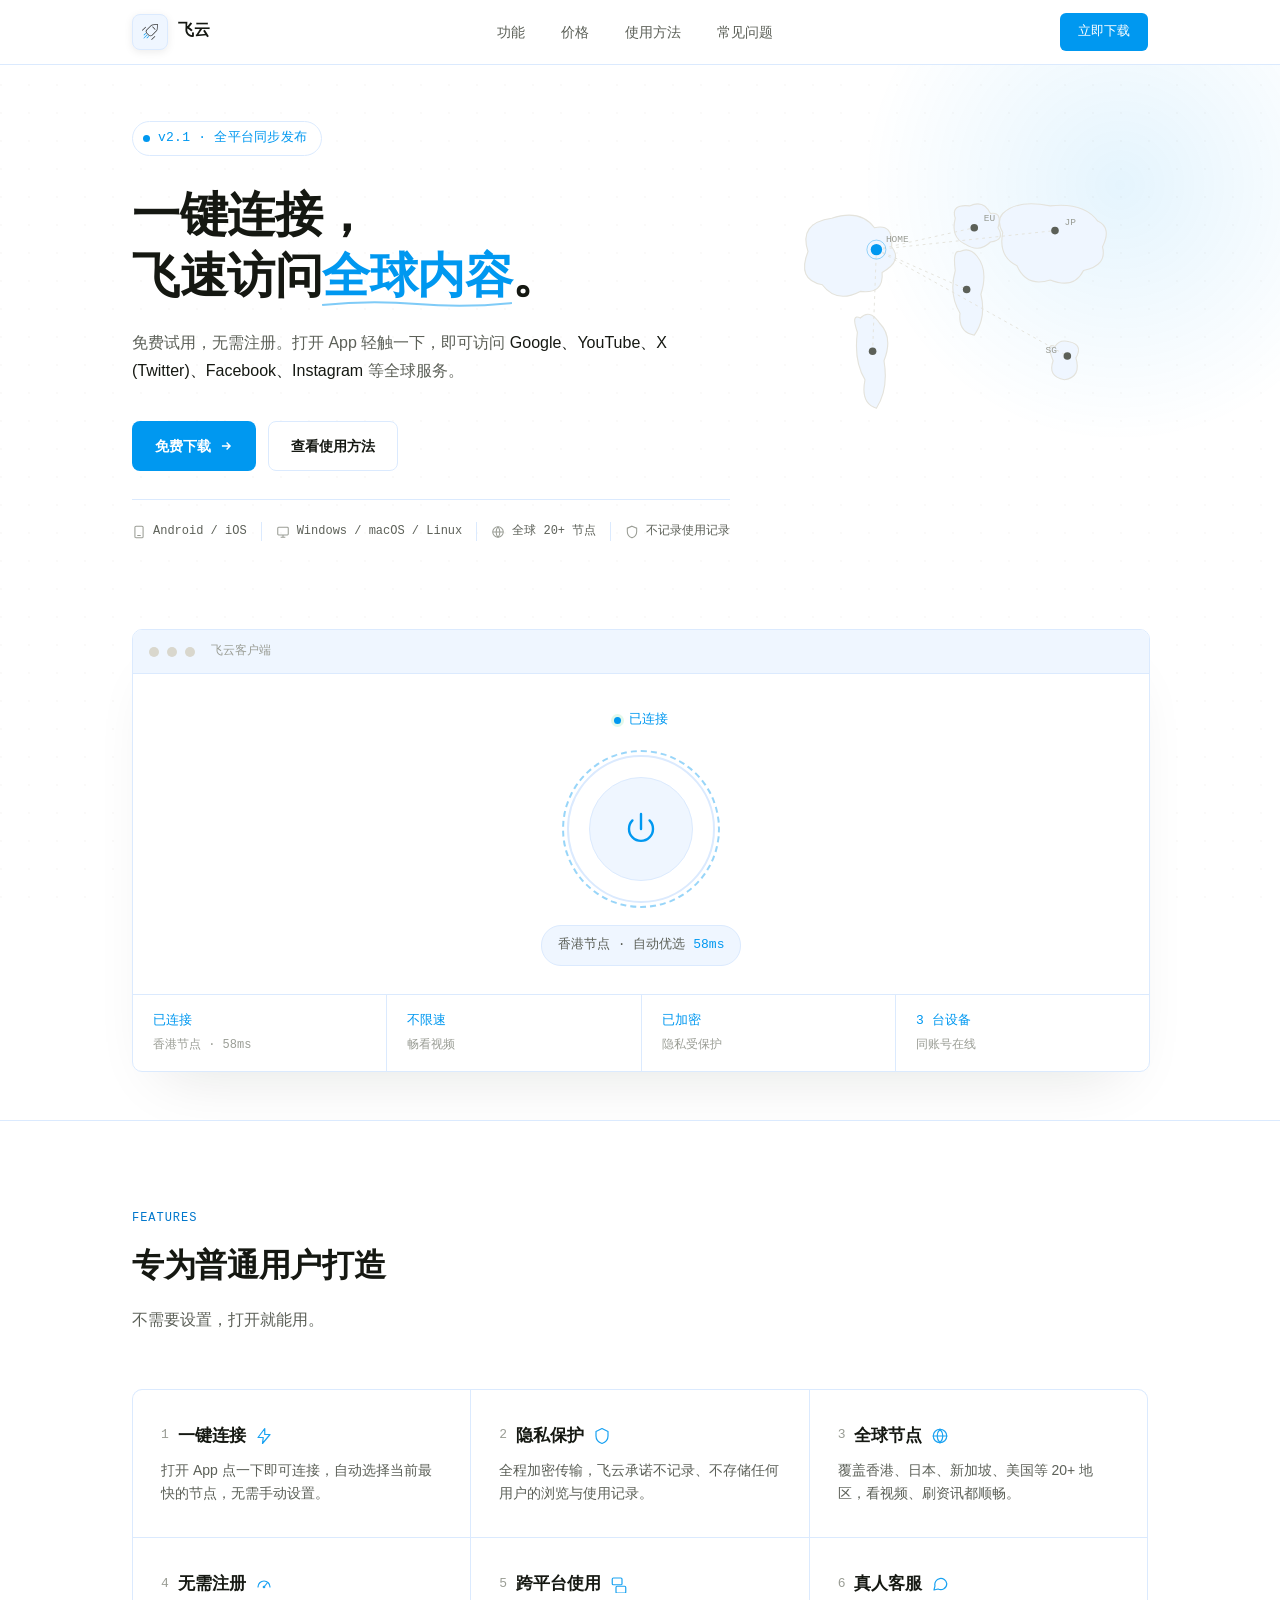
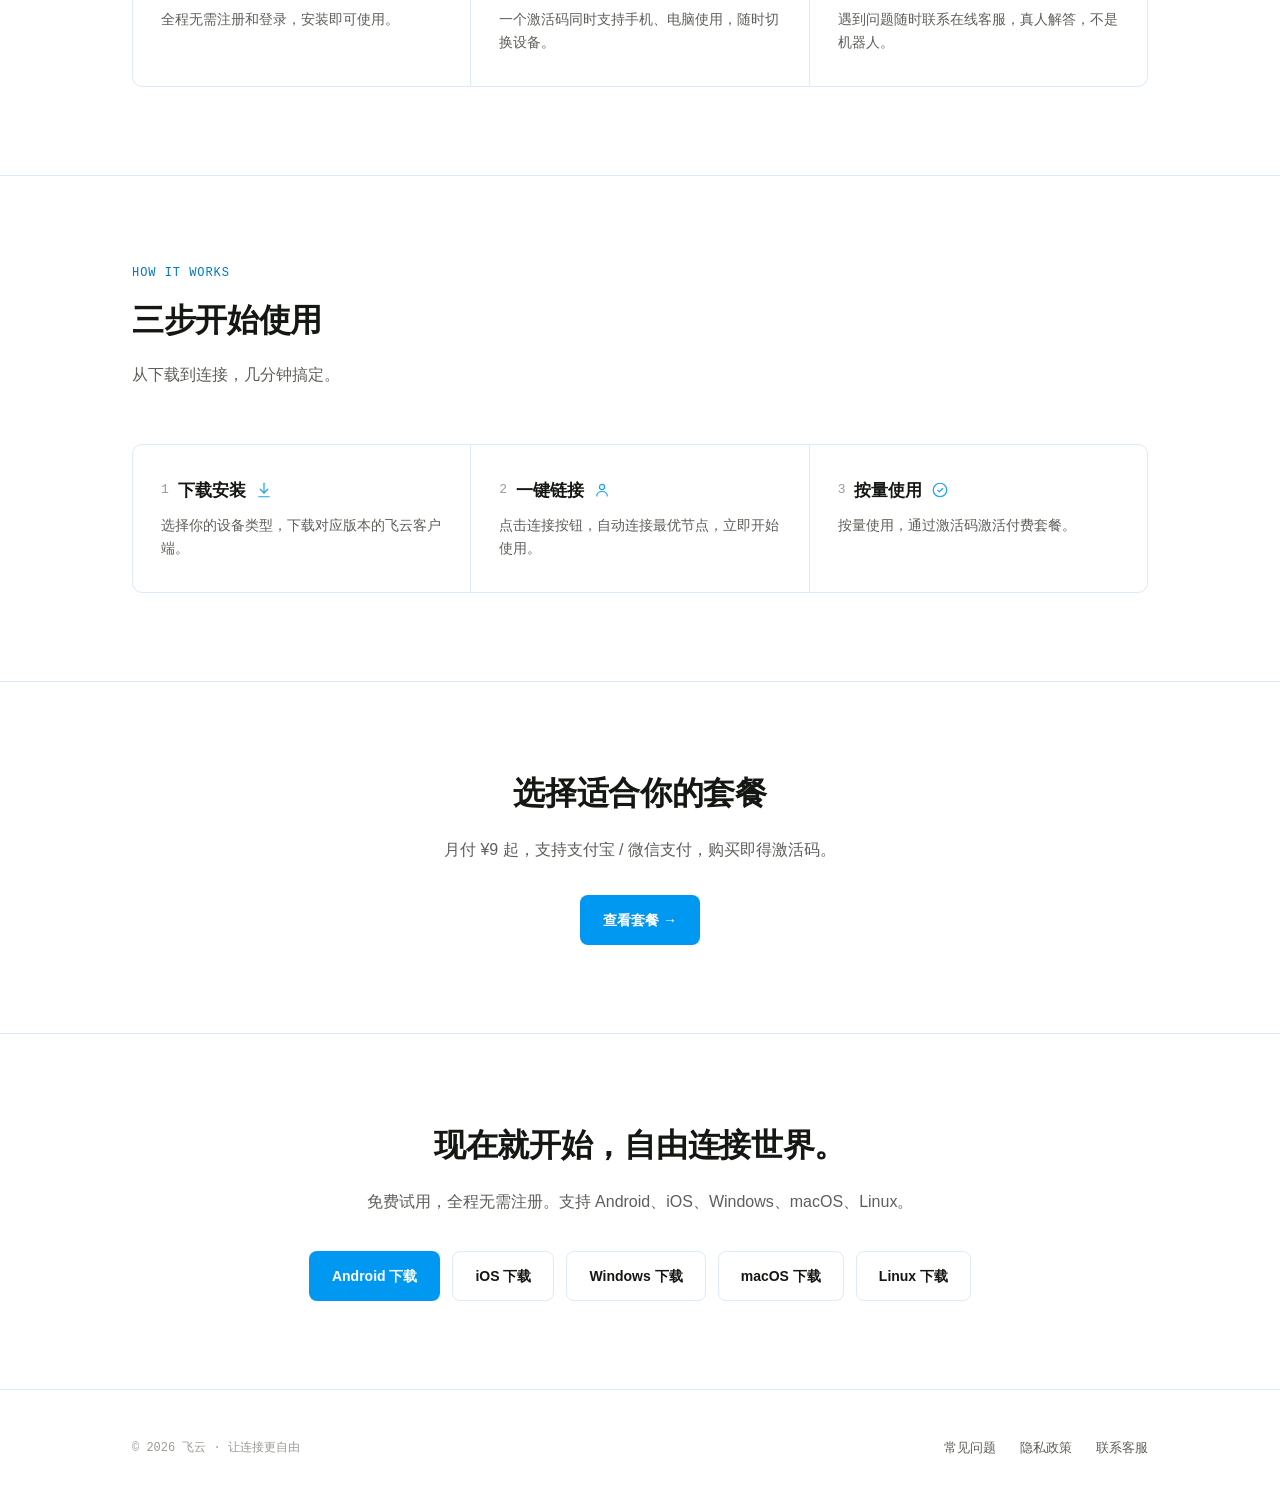
==== index.html @ bbd7f76d "update" ====
<!DOCTYPE html>
<html lang="zh-CN">
<head>
<meta charset="UTF-8">
<meta name="viewport" content="width=device-width, initial-scale=1.0">
<title>飞云</title>
<style>
  :root{
    --bg:#FFFFFF;
    --bg-raised:#FFFFFF;
    --bg-raised-2:#EFF6FF;
    --line:#DBEAFE;
    --text:#151812;
    --text-dim:#5C6058;
    --text-faint:#9A9D95;
    --amber:#0098F0;
    --amber-dim:#0077CC;
    --amber-glow:#0098F0;
    --green:#0098F0;
    --green-ink:#0098F0;
    --mono: ui-monospace, SFMono-Regular, Menlo, Consolas, monospace;
    --sans: -apple-system, BlinkMacSystemFont, 'Segoe UI', Roboto, 'Helvetica Neue', Arial, 'PingFang SC', 'Microsoft YaHei', sans-serif;
    --serif: -apple-system, BlinkMacSystemFont, 'Segoe UI', Roboto, 'Helvetica Neue', Arial, 'PingFang SC', 'Microsoft YaHei', sans-serif;
    --dotop:0.035;
    --term-btn:#D9D7CD;
    --shadow:0 30px 60px -30px rgba(15,24,18,0.12);
    --nav-bg:rgba(255,255,255,0.88);
    --hero-bg:#E1F5EE;
    --hero-line:#E4E3DC;
    --hero-border:#DBEAFE;
  }
  *{box-sizing:border-box;margin:0;padding:0;}
  html{scroll-behavior:smooth;}
  body{
    background:var(--bg);
    color:var(--text);
    font-family:var(--sans);
    line-height:1.6;
    -webkit-font-smoothing:antialiased;
    transition:background .2s ease, color .2s ease;
  }
  body::before{
    content:'';
    position:fixed;inset:0;
    background-image:radial-gradient(circle at 1px 1px, rgba(128,110,90,var(--dotop)) 1px, transparent 0);
    background-size:28px 28px;
    pointer-events:none;
    z-index:0;
  }
  a{color:inherit;text-decoration:none;}
  .wrap{max-width:1080px;margin:0 auto;padding:0 32px;position:relative;z-index:1;}
  ::selection{background:var(--amber);color:#FFFFFF;}

  /* NAV */
  nav{
    position:sticky;top:0;z-index:50;
    background:var(--nav-bg);
    backdrop-filter:blur(10px);
    border-bottom:1px solid var(--line);
  }
  nav .wrap{display:flex;align-items:center;justify-content:space-between;height:64px;}
  .logo{
    font-family:var(--mono);font-weight:700;font-size:16px;
    display:flex;align-items:center;gap:10px;
  }
  .logo-icon{
    width:36px;height:36px;border-radius:8px;
    background:var(--bg-raised-2);border:1px solid var(--line);
    display:flex;align-items:center;justify-content:center;
    box-shadow:0 2px 8px rgba(0,0,0,0.08);
  }
  .logo-icon svg{display:block;}
  .navlinks{display:flex;gap:36px;font-size:14px;color:var(--text-dim);}
  .navlinks a:hover{color:var(--text);}
  .nav-cta{
    font-family:var(--mono);font-size:13px;font-weight:500;
    background:var(--amber);color:#FFFFFF;
    padding:9px 18px;border-radius:6px;
    transition:background .15s ease;
  }
  .nav-cta:hover{background:var(--amber-glow);}
  .nav-right{display:flex;align-items:center;gap:16px;}
  @media(max-width:760px){.navlinks{display:none;}}

  /* HERO */
  .hero{
    padding:56px 0 48px;
    position:relative;
    overflow:hidden;
  }
  .hero .wrap{
    display:grid;
    grid-template-columns:1fr 380px;
    gap:40px;
    align-items:center;
  }
  .hero-glow{
    position:absolute;
    top:-140px; right:-100px;
    width:520px; height:520px;
    background:radial-gradient(circle, rgba(0,152,240,0.1) 0%, rgba(0,152,240,0) 70%);
    pointer-events:none;
  }
  .eyebrow{
    font-family:var(--mono);font-size:13px;color:var(--green);
    display:inline-flex;align-items:center;gap:8px;
    padding:6px 14px 6px 10px;
    border:1px solid var(--hero-border);
    background:#fff;
    border-radius:999px;
    letter-spacing:0.02em;
    margin-bottom:28px;
  }
  .eyebrow::before{
    content:'';width:7px;height:7px;background:var(--green);border-radius:50%;
    box-shadow:0 0 0 0 rgba(0,152,240,0.4);
    animation:badge-pulse 2.2s ease-out infinite;
  }
  @keyframes badge-pulse{
    0%{ box-shadow:0 0 0 0 rgba(0,152,240,0.35); }
    70%{ box-shadow:0 0 0 7px rgba(0,152,240,0); }
    100%{ box-shadow:0 0 0 0 rgba(0,152,240,0); }
  }
  h1{
    font-family:var(--serif);
    font-size:clamp(28px,4vw,48px);
    font-weight:700;
    letter-spacing:-0.01em;
    line-height:1.28;
    max-width:720px;
    color:var(--text);
  }
  h1 .hl{
    color:var(--green);
    position:relative;
    white-space:nowrap;
  }
  h1 .hl svg.underline{
    position:absolute;
    left:0; bottom:-6px;
    width:100%; height:8px;
  }
  .sub{
    margin-top:22px;
    font-size:16px;
    color:var(--text-dim);
    max-width:560px;
    line-height:1.75;
  }
  .sub b{color:var(--text); font-weight:500;}
  .hero-ctas{display:flex;gap:12px;margin-top:36px;flex-wrap:wrap;}
  .btn{
    font-family:var(--sans);font-size:14px;font-weight:600;
    padding:13px 22px;border-radius:8px;
    display:inline-flex;align-items:center;gap:8px;
    transition:transform .12s ease, background .15s ease, border-color .15s ease;
    border:1px solid transparent;
  }
  .btn:active{transform:scale(0.97);}
  .btn-primary{background:var(--green);color:#FFFFFF;}
  .btn-primary:hover{background:#0077CC;}
  .btn-ghost{border:1px solid var(--hero-border);background:#fff;color:var(--text);}
  .btn-ghost:hover{border-color:var(--text-faint);}
  .platforms{
    margin-top:28px;font-family:var(--mono);font-size:12px;color:var(--text-dim);
    display:flex;gap:0;flex-wrap:nowrap;align-items:center;
    border-top:1px solid var(--hero-border);
    padding-top:22px;
  }
  .platforms span{
    display:flex;align-items:center;gap:7px;
    padding:0 14px 0 0;
    margin-right:14px;
    border-right:1px solid var(--hero-border);
    white-space:nowrap;
  }
  .platforms span:last-child{border-right:none; margin-right:0; padding-right:0;}
  .platforms svg{flex-shrink:0; color:var(--text-faint);}

  /* Hero right-column signal node map */
  .signal{ position:relative; width:100%; }
  .signal .node-label{
    font-family:var(--mono);
    font-size:10px;
    fill:var(--text-faint);
  }
  @media(max-width:860px){
    .hero .wrap{grid-template-columns:1fr; padding:0 32px;}
    .signal{display:none;}
    .platforms{flex-wrap:wrap; row-gap:12px;}
  }

  /* TERMINAL MOCKUP */
  .terminal{
    grid-column:1 / -1;
    margin-top:48px;
    background:var(--bg-raised);
    border:1px solid var(--line);
    border-radius:10px;
    overflow:hidden;
    box-shadow:var(--shadow);
  }
  .term-bar{
    display:flex;align-items:center;gap:8px;
    padding:12px 16px;border-bottom:1px solid var(--line);
    background:var(--bg-raised-2);
  }
  .term-bar i{width:10px;height:10px;border-radius:50%;background:var(--line);}
  .term-title{
    margin-left:8px;font-family:var(--mono);font-size:12px;color:var(--text-faint);
  }
  /* APP WINDOW MOCKUP */
  .app-body{padding:36px 32px 28px;display:flex;flex-direction:column;align-items:center;}
  .app-status-dot{
    display:flex;align-items:center;gap:8px;
    font-family:var(--mono);font-size:13px;color:var(--green);font-weight:500;
    margin-bottom:24px;
  }
  .app-status-dot i{width:7px;height:7px;border-radius:50%;background:var(--green);box-shadow:0 0 0 3px rgba(95,214,138,0.18);}
  .power-ring{
    width:148px;height:148px;border-radius:50%;
    display:flex;align-items:center;justify-content:center;
    position:relative;margin-bottom:22px;
  }
  .power-ring::before{
    content:'';position:absolute;inset:0;border-radius:50%;
    border:2px solid var(--line);
  }
  .power-ring::after{
    content:'';position:absolute;inset:-5px;border-radius:50%;
    border:2px dashed var(--amber);opacity:0.4;
    animation:spin 14s linear infinite;
  }
  @keyframes spin{to{transform:rotate(360deg);}}
  .power-core{
    width:104px;height:104px;border-radius:50%;
    background:var(--bg-raised-2);border:1px solid var(--line);
    display:flex;align-items:center;justify-content:center;
    color:var(--amber);
  }
  .power-core svg{width:36px;height:36px;}
  .app-node{
    font-family:var(--mono);font-size:13px;color:var(--text-dim);
    display:flex;align-items:center;gap:8px;
    background:var(--bg-raised-2);border:1px solid var(--line);
    padding:9px 16px;border-radius:20px;
  }
  .app-node b{color:var(--text);font-weight:500;}
  .app-node .ms{color:var(--green);}

  /* STATUS ROW under terminal */
  .status-row{
    display:flex;gap:0;border-top:1px solid var(--line);
  }
  .status-cell{
    flex:1;padding:16px 20px;border-right:1px solid var(--line);
    font-family:var(--mono);font-size:12px;color:var(--text-faint);
  }
  .status-cell:last-child{border-right:none;}
  .status-cell b{display:block;color:var(--green);font-size:13px;margin-bottom:4px;font-weight:500;}

  /* SECTIONS */
  section{padding:88px 0;border-top:1px solid var(--line);}
  .section-head{max-width:600px;margin-bottom:56px;}
  .section-eyebrow{
    font-family:var(--mono);font-size:12px;color:var(--amber-dim);
    text-transform:uppercase;letter-spacing:0.08em;margin-bottom:14px;
  }
  h2{
    font-family:var(--mono);font-size:clamp(24px,3vw,32px);font-weight:700;
    letter-spacing:-0.01em;
  }
  .section-desc{margin-top:14px;color:var(--text-dim);font-size:16px;}

  /* FEATURES */
  .feat-grid{
    display:grid;grid-template-columns:repeat(3,1fr);gap:1px;
    background:var(--line);border:1px solid var(--line);border-radius:10px;overflow:hidden;
  }
  .feat{
    background:var(--bg-raised);padding:32px 28px;
  }
  .feat h3{
    font-size:17px;font-weight:600;margin-bottom:10px;
    display:flex;align-items:center;gap:9px;
  }
  .feat-num{
    font-family:var(--mono);font-size:13px;color:var(--text-faint);font-weight:500;
  }
  .feat-icon{color:var(--amber);opacity:0.9;}
  .feat-icon svg{display:block;width:18px;height:18px;}
  .feat p{font-size:14px;color:var(--text-dim);line-height:1.65;}
  @media(max-width:760px){.feat-grid{grid-template-columns:1fr;}}

  /* PRICING */
  .price-grid{display:grid;grid-template-columns:repeat(3,1fr);gap:20px;}
  .price-card{
    background:var(--bg-raised);
    border:1px solid var(--line);
    border-radius:12px;
    padding:32px 28px;
    display:flex;flex-direction:column;
  }
  .price-card.featured{
    border:1.5px solid var(--amber);
    background:var(--bg-raised-2);
    position:relative;
  }
  .price-badge{
    position:absolute;top:-12px;left:28px;
    background:var(--amber);color:#FFFFFF;
    font-family:var(--mono);font-size:11px;font-weight:700;
    padding:4px 10px;border-radius:5px;
  }
  .price-tier{font-family:var(--mono);font-size:13px;color:var(--text-dim);text-transform:uppercase;letter-spacing:0.06em;}
  .price-amount{font-family:var(--mono);font-size:36px;font-weight:800;margin:14px 0 4px;}
  .price-amount span{font-size:14px;color:var(--text-faint);font-weight:400;}
  .price-desc{font-size:13px;color:var(--text-dim);margin-bottom:24px;}
  .price-list{list-style:none;margin-bottom:28px;flex:1;}
  .price-list li{
    font-size:14px;color:var(--text-dim);padding:9px 0;
    border-top:1px solid var(--line);
    display:flex;align-items:center;gap:10px;
  }
  .price-list li:first-child{border-top:none;}
  .price-list li::before{content:'+';font-family:var(--mono);color:var(--green);font-weight:700;}
  .price-btn{
    text-align:center;padding:12px;border-radius:7px;
    font-family:var(--mono);font-size:13px;font-weight:500;
    border:1px solid var(--line);
  }
  .price-card.featured .price-btn{background:var(--amber);color:#FFFFFF;border:none;}
  .price-btn:hover{border-color:var(--text-faint);}
  @media(max-width:820px){.price-grid{grid-template-columns:1fr;}}

  /* FOOTER */
  footer{padding:48px 0;border-top:1px solid var(--line);}
  footer .wrap{display:flex;justify-content:space-between;align-items:center;flex-wrap:wrap;gap:16px;}
  .footer-meta{font-family:var(--mono);font-size:12px;color:var(--text-faint);}
  .footer-links{display:flex;gap:24px;font-size:13px;color:var(--text-dim);}

  @media(max-width:600px){
    .wrap{padding:0 20px;}
    .hero{padding:48px 0 36px;}
    section{padding:64px 0;}
    .status-row{flex-direction:column;}
    .status-cell{border-right:none;border-bottom:1px solid var(--line);}
  }

  @media (prefers-reduced-motion: reduce){
    .power-ring::after{animation:none;}
  }
</style>
</head>
<body>

<nav>
  <div class="wrap">
    <div class="logo">
      <span class="logo-icon">
        <svg viewBox="0 0 1024 1024" width="28" height="28" xmlns="http://www.w3.org/2000/svg"><path d="M234.666667 463.445333a12.885333 12.885333 0 0 1-9.045334-21.930666l116.138667-116.053334a12.8 12.8 0 0 1 18.090667 18.090667L243.712 459.690667a12.885333 12.885333 0 0 1-9.045333 3.754666zM573.354667 802.133333a13.056 13.056 0 0 1-9.045334-3.754666 12.885333 12.885333 0 0 1 0-18.090667l116.138667-116.138667A12.8 12.8 0 0 1 698.538667 682.666667l-116.053334 115.712a13.056 13.056 0 0 1-9.130666 3.754666zM529.834667 665.088A97.877333 97.877333 0 0 1 460.8 636.416L387.584 563.2a98.304 98.304 0 0 1 0-138.752l159.488-159.146667a98.048 98.048 0 0 1 61.269333-28.416L788.309333 221.866667a12.373333 12.373333 0 0 1 10.069334 3.669333 12.629333 12.629333 0 0 1 3.754666 10.154667l-15.018666 179.968a98.048 98.048 0 0 1-28.416 61.269333L599.210667 636.416a97.706667 97.706667 0 0 1-69.376 28.672z m245.504-416.426667l-164.864 13.738667a72.448 72.448 0 0 0-45.312 20.992L405.674667 442.88a72.704 72.704 0 0 0 0 102.4l72.874666 72.874667a72.704 72.704 0 0 0 102.4 0l159.658667-159.317334a72.448 72.448 0 0 0 20.992-45.312z" fill="#333"></path><path d="M292.693333 637.610667a13.056 13.056 0 0 1-9.045333-3.754667 12.885333 12.885333 0 0 1 0-18.090667l58.112-58.112a12.8 12.8 0 1 1 18.090667 18.176l-58.026667 58.026667a13.056 13.056 0 0 1-9.130667 3.754667zM287.914667 748.885333a12.373333 12.373333 0 0 1-9.045334-3.754666 12.714667 12.714667 0 0 1 0-18.090667l116.138667-116.138667a12.8 12.8 0 0 1 18.090667 18.090667L296.96 745.130667a12.544 12.544 0 0 1-9.045333 3.754666zM399.189333 744.106667a12.885333 12.885333 0 0 1-9.045333-21.930667l58.026667-58.026667A12.8 12.8 0 0 1 466.346667 682.666667l-58.112 58.112a12.885333 12.885333 0 0 1-9.045334 3.328z" fill="#0098F0"></path><path d="M700.586667 430.08A12.885333 12.885333 0 0 1 691.2 426.666667L597.333333 332.8a12.885333 12.885333 0 0 1 0-18.090667 12.714667 12.714667 0 0 1 18.090667 0l93.866667 93.866667a12.8 12.8 0 0 1-8.704 21.504z" fill="#333"></path></svg>
      </span>
      飞云
    </div>
    <div class="navlinks">
      <a href="#features">功能</a>
      <a href="pricing.html">价格</a>
      <a href="tutorial.html">使用方法</a>
      <a href="tutorial.html#faq">常见问题</a>
    </div>
    <div class="nav-right">
      <a href="tutorial.html" class="nav-cta">立即下载</a>
    </div>
  </div>
</nav>

<header class="hero">
  <div class="hero-glow"></div>
  <div class="wrap">
    <div>
      <div class="eyebrow">v2.1 · 全平台同步发布</div>
      <h1>一键连接，<br>飞速访问<span class="hl">全球内容<svg class="underline" viewBox="0 0 100 8" preserveAspectRatio="none"><path d="M0,5 Q25,0 50,4 T100,3" stroke="currentColor" stroke-width="2" fill="none" opacity="0.5"/></svg></span>。</h1>
      <p class="sub">免费试用，无需注册。打开 App 轻触一下，即可访问 <b>Google、YouTube、X (Twitter)、Facebook、Instagram</b> 等全球服务。</p>
      <div class="hero-ctas">
        <a href="tutorial.html" class="btn btn-primary">免费下载
          <svg width="14" height="14" viewBox="0 0 24 24" fill="none" stroke="currentColor" stroke-width="2.4"><path d="M5 12h14M13 6l6 6-6 6"/></svg>
        </a>
        <a href="tutorial.html" class="btn btn-ghost">查看使用方法</a>
      </div>
      <div class="platforms">
        <span><svg width="14" height="14" viewBox="0 0 24 24" fill="none" stroke="currentColor" stroke-width="1.8"><rect x="5" y="2" width="14" height="20" rx="2"/><path d="M9 18h6"/></svg>Android / iOS</span>
        <span><svg width="14" height="14" viewBox="0 0 24 24" fill="none" stroke="currentColor" stroke-width="1.8"><rect x="3" y="4" width="18" height="13" rx="1.5"/><path d="M8 21h8M12 17v4"/></svg>Windows / macOS / Linux</span>
        <span><svg width="14" height="14" viewBox="0 0 24 24" fill="none" stroke="currentColor" stroke-width="1.8"><circle cx="12" cy="12" r="9"/><path d="M3 12h18M12 3a14 14 0 0 1 0 18a14 14 0 0 1 0-18"/></svg>全球 20+ 节点</span>
        <span><svg width="14" height="14" viewBox="0 0 24 24" fill="none" stroke="currentColor" stroke-width="1.8"><path d="M12 2l8 3.5v6c0 5-3.4 8.7-8 10.5-4.6-1.8-8-5.5-8-10.5v-6z"/></svg>不记录使用记录</span>
      </div>
    </div>

    <div class="signal">
      <svg viewBox="0 0 400 340" width="100%" height="auto">
        <path d="M40,90 Q30,60 65,55 Q95,45 110,65 Q130,60 128,85 Q140,100 118,112 Q120,135 95,132 Q70,145 55,125 Q28,120 40,90 Z" fill="#EFF6FF" stroke="var(--hero-line)" stroke-width="1.2"/>
        <path d="M95,160 Q85,155 92,175 Q88,205 100,225 Q95,250 112,255 Q125,235 120,205 Q130,180 115,165 Q105,150 95,160 Z" fill="#EFF6FF" stroke="var(--hero-line)" stroke-width="1.2"/>
        <path d="M195,55 Q190,40 210,42 Q225,35 232,50 Q245,48 240,65 Q248,78 232,80 Q220,92 205,82 Q190,75 195,55 Z" fill="#EFF6FF" stroke="var(--hero-line)" stroke-width="1.2"/>
        <path d="M200,90 Q192,88 195,110 Q188,135 200,155 Q198,175 215,178 Q228,160 222,135 Q230,110 218,95 Q210,85 200,90 Z" fill="#EFF6FF" stroke="var(--hero-line)" stroke-width="1.2"/>
        <path d="M245,50 Q260,35 295,42 Q330,38 345,58 Q360,65 350,85 Q355,105 330,110 Q320,130 295,120 Q270,128 260,105 Q240,95 245,70 Q238,58 245,50 Z" fill="#EFF6FF" stroke="var(--hero-line)" stroke-width="1.2"/>
        <path d="M300,190 Q290,185 298,205 Q292,222 310,225 Q328,222 322,202 Q330,188 315,185 Q305,182 300,190 Z" fill="#EFF6FF" stroke="var(--hero-line)" stroke-width="1.2"/>
        <line x1="112" y1="88" x2="215" y2="65" stroke="var(--hero-line)" stroke-width="1" stroke-dasharray="3 4"/>
        <line x1="112" y1="88" x2="300" y2="68" stroke="var(--hero-line)" stroke-width="1" stroke-dasharray="3 4"/>
        <line x1="112" y1="88" x2="313" y2="200" stroke="var(--hero-line)" stroke-width="1" stroke-dasharray="3 4"/>
        <line x1="112" y1="88" x2="207" y2="130" stroke="var(--hero-line)" stroke-width="1" stroke-dasharray="3 4"/>
        <line x1="112" y1="88" x2="108" y2="195" stroke="var(--hero-line)" stroke-width="1" stroke-dasharray="3 4"/>
        <circle cx="112" cy="88" r="6" fill="var(--green)"/>
        <circle cx="112" cy="88" r="10" fill="none" stroke="var(--green)" stroke-width="1" opacity="0.4"/>
        <circle cx="215" cy="65" r="4" fill="var(--text-dim)"/>
        <circle cx="300" cy="68" r="4" fill="var(--text-dim)"/>
        <circle cx="313" cy="200" r="4" fill="var(--text-dim)"/>
        <circle cx="207" cy="130" r="4" fill="var(--text-dim)"/>
        <circle cx="108" cy="195" r="4" fill="var(--text-dim)"/>
        <text x="122" y="80" class="node-label">HOME</text>
        <text x="225" y="58" class="node-label">EU</text>
        <text x="310" y="62" class="node-label">JP</text>
        <text x="290" y="197" class="node-label">SG</text>
      </svg>
    </div>

    <div class="terminal">
      <div class="term-bar">
        <i style="background:var(--term-btn)"></i><i style="background:var(--term-btn)"></i><i style="background:var(--term-btn)"></i>
        <span class="term-title">飞云客户端</span>
      </div>
      <div class="app-body">
        <div class="app-status-dot"><i></i>已连接</div>
        <div class="power-ring">
          <div class="power-core">
            <svg viewBox="0 0 24 24" fill="none" stroke="currentColor" stroke-width="1.6" stroke-linecap="round" stroke-linejoin="round"><path d="M12 2v10"></path><path d="M6.3 6.3a8 8 0 1 0 11.4 0"></path></svg>
          </div>
        </div>
        <div class="app-node">香港节点 · 自动优选 <span class="ms">58ms</span></div>
      </div>
      <div class="status-row">
        <div class="status-cell"><b>已连接</b>香港节点 · 58ms</div>
        <div class="status-cell"><b>不限速</b>畅看视频</div>
        <div class="status-cell"><b>已加密</b>隐私受保护</div>
        <div class="status-cell"><b>3 台设备</b>同账号在线</div>
      </div>
    </div>
  </div>
</header>

<section id="features">
  <div class="wrap">
    <div class="section-head">
      <div class="section-eyebrow">Features</div>
      <h2>专为普通用户打造</h2>
      <p class="section-desc">不需要设置，打开就能用。</p>
    </div>
    <div class="feat-grid">
      <div class="feat">
        <h3><span class="feat-num">1</span>一键连接<span class="feat-icon"><svg viewBox="0 0 24 24" fill="none" stroke="currentColor" stroke-width="1.6" stroke-linecap="round" stroke-linejoin="round"><polygon points="13 2 4 14 11 14 10 22 20 10 13 10 13 2"></polygon></svg></span></h3>
        <p>打开 App 点一下即可连接，自动选择当前最快的节点，无需手动设置。</p>
      </div>
      <div class="feat">
        <h3><span class="feat-num">2</span>隐私保护<span class="feat-icon"><svg viewBox="0 0 24 24" fill="none" stroke="currentColor" stroke-width="1.6" stroke-linecap="round" stroke-linejoin="round"><path d="M12 2l8 4v6c0 5-3.4 8.4-8 10-4.6-1.6-8-5-8-10V6l8-4z"></path></svg></span></h3>
        <p>全程加密传输，飞云承诺不记录、不存储任何用户的浏览与使用记录。</p>
      </div>
      <div class="feat">
        <h3><span class="feat-num">3</span>全球节点<span class="feat-icon"><svg viewBox="0 0 24 24" fill="none" stroke="currentColor" stroke-width="1.6" stroke-linecap="round" stroke-linejoin="round"><circle cx="12" cy="12" r="9"></circle><path d="M3 12h18M12 3c2.5 2.6 3.8 5.7 3.8 9s-1.3 6.4-3.8 9c-2.5-2.6-3.8-5.7-3.8-9S9.5 5.6 12 3z"></path></svg></span></h3>
        <p>覆盖香港、日本、新加坡、美国等 20+ 地区，看视频、刷资讯都顺畅。</p>
      </div>
      <div class="feat">
        <h3><span class="feat-num">4</span>无需注册<span class="feat-icon"><svg viewBox="0 0 24 24" fill="none" stroke="currentColor" stroke-width="1.6" stroke-linecap="round" stroke-linejoin="round"><path d="M4 16a8 8 0 0 1 16 0"></path><path d="M12 16l4-5"></path><circle cx="12" cy="16" r="1"></circle></svg></span></h3>
        <p>全程无需注册和登录，安装即可使用。</p>
      </div>
      <div class="feat">
        <h3><span class="feat-num">5</span>跨平台使用<span class="feat-icon"><svg viewBox="0 0 24 24" fill="none" stroke="currentColor" stroke-width="1.6" stroke-linecap="round" stroke-linejoin="round"><rect x="3" y="4" width="13" height="9" rx="1.5"></rect><rect x="8" y="15" width="13" height="9" rx="1.5"></rect></svg></span></h3>
        <p>一个激活码同时支持手机、电脑使用，随时切换设备。</p>
      </div>
      <div class="feat">
        <h3><span class="feat-num">6</span>真人客服<span class="feat-icon"><svg viewBox="0 0 24 24" fill="none" stroke="currentColor" stroke-width="1.6" stroke-linecap="round" stroke-linejoin="round"><path d="M21 11.5a8 8 0 0 1-11.5 7.2L4 20l1.3-5.5A8 8 0 1 1 21 11.5z"></path></svg></span></h3>
        <p>遇到问题随时联系在线客服，真人解答，不是机器人。</p>
      </div>
    </div>
  </div>
</section>

<section id="how">
  <div class="wrap">
    <div class="section-head">
      <div class="section-eyebrow">How it works</div>
      <h2>三步开始使用</h2>
      <p class="section-desc">从下载到连接，几分钟搞定。</p>
    </div>
    <div class="feat-grid">
      <div class="feat">
        <h3><span class="feat-num">1</span>下载安装<span class="feat-icon"><svg viewBox="0 0 24 24" fill="none" stroke="currentColor" stroke-width="1.6" stroke-linecap="round" stroke-linejoin="round"><path d="M12 3v13"></path><path d="M7 11l5 5 5-5"></path><path d="M5 21h14"></path></svg></span></h3>
        <p>选择你的设备类型，下载对应版本的飞云客户端。</p>
      </div>
      <div class="feat">
        <h3><span class="feat-num">2</span>一键链接<span class="feat-icon"><svg viewBox="0 0 24 24" fill="none" stroke="currentColor" stroke-width="1.6" stroke-linecap="round" stroke-linejoin="round"><circle cx="12" cy="8" r="3.4"></circle><path d="M5 20c0-3.6 3.1-6 7-6s7 2.4 7 6"></path></svg></span></h3>
        <p>点击连接按钮，自动连接最优节点，立即开始使用。</p>
      </div>
      <div class="feat">
        <h3><span class="feat-num">3</span>按量使用<span class="feat-icon"><svg viewBox="0 0 24 24" fill="none" stroke="currentColor" stroke-width="1.6" stroke-linecap="round" stroke-linejoin="round"><circle cx="12" cy="12" r="9"></circle><path d="M9 12.5l2 2 4.5-4.5"></path></svg></span></h3>
        <p>按量使用，通过激活码激活付费套餐。</p>
      </div>
    </div>
  </div>
</section>

<section id="pricing">
  <div class="wrap" style="text-align:center;">
    <h2 style="margin-bottom:16px;">选择适合你的套餐</h2>
    <p class="section-desc" style="margin:0 auto 32px;">月付 ¥9 起，支持支付宝 / 微信支付，购买即得激活码。</p>
    <a href="pricing.html" class="btn btn-primary" style="display:inline-block;">查看套餐 →</a>
  </div>
</section>

<section id="download">
  <div class="wrap" style="text-align:center;">
    <h2 style="margin-bottom:16px;">现在就开始，自由连接世界。</h2>
    <p class="section-desc" style="margin:0 auto 32px;">免费试用，全程无需注册。支持 Android、iOS、Windows、macOS、Linux。</p>
    <div class="hero-ctas" style="justify-content:center;">
      <a href="tutorial.html#android" class="btn btn-primary">Android 下载</a>
      <a href="tutorial.html#ios" class="btn btn-ghost">iOS 下载</a>
      <a href="tutorial.html#windows" class="btn btn-ghost">Windows 下载</a>
      <a href="tutorial.html#macos" class="btn btn-ghost">macOS 下载</a>
      <a href="tutorial.html#linux" class="btn btn-ghost">Linux 下载</a>
    </div>
  </div>
</section>

<footer>
  <div class="wrap">
    <div class="footer-meta">© 2026 飞云 · 让连接更自由</div>
    <div class="footer-links">
      <a href="tutorial.html#faq">常见问题</a>
      <a href="#">隐私政策</a>
      <a href="#">联系客服</a>
    </div>
  </div>
</footer>

<script>
// (theme toggle removed — fixed to light mode)
</script>
</body>
</html>
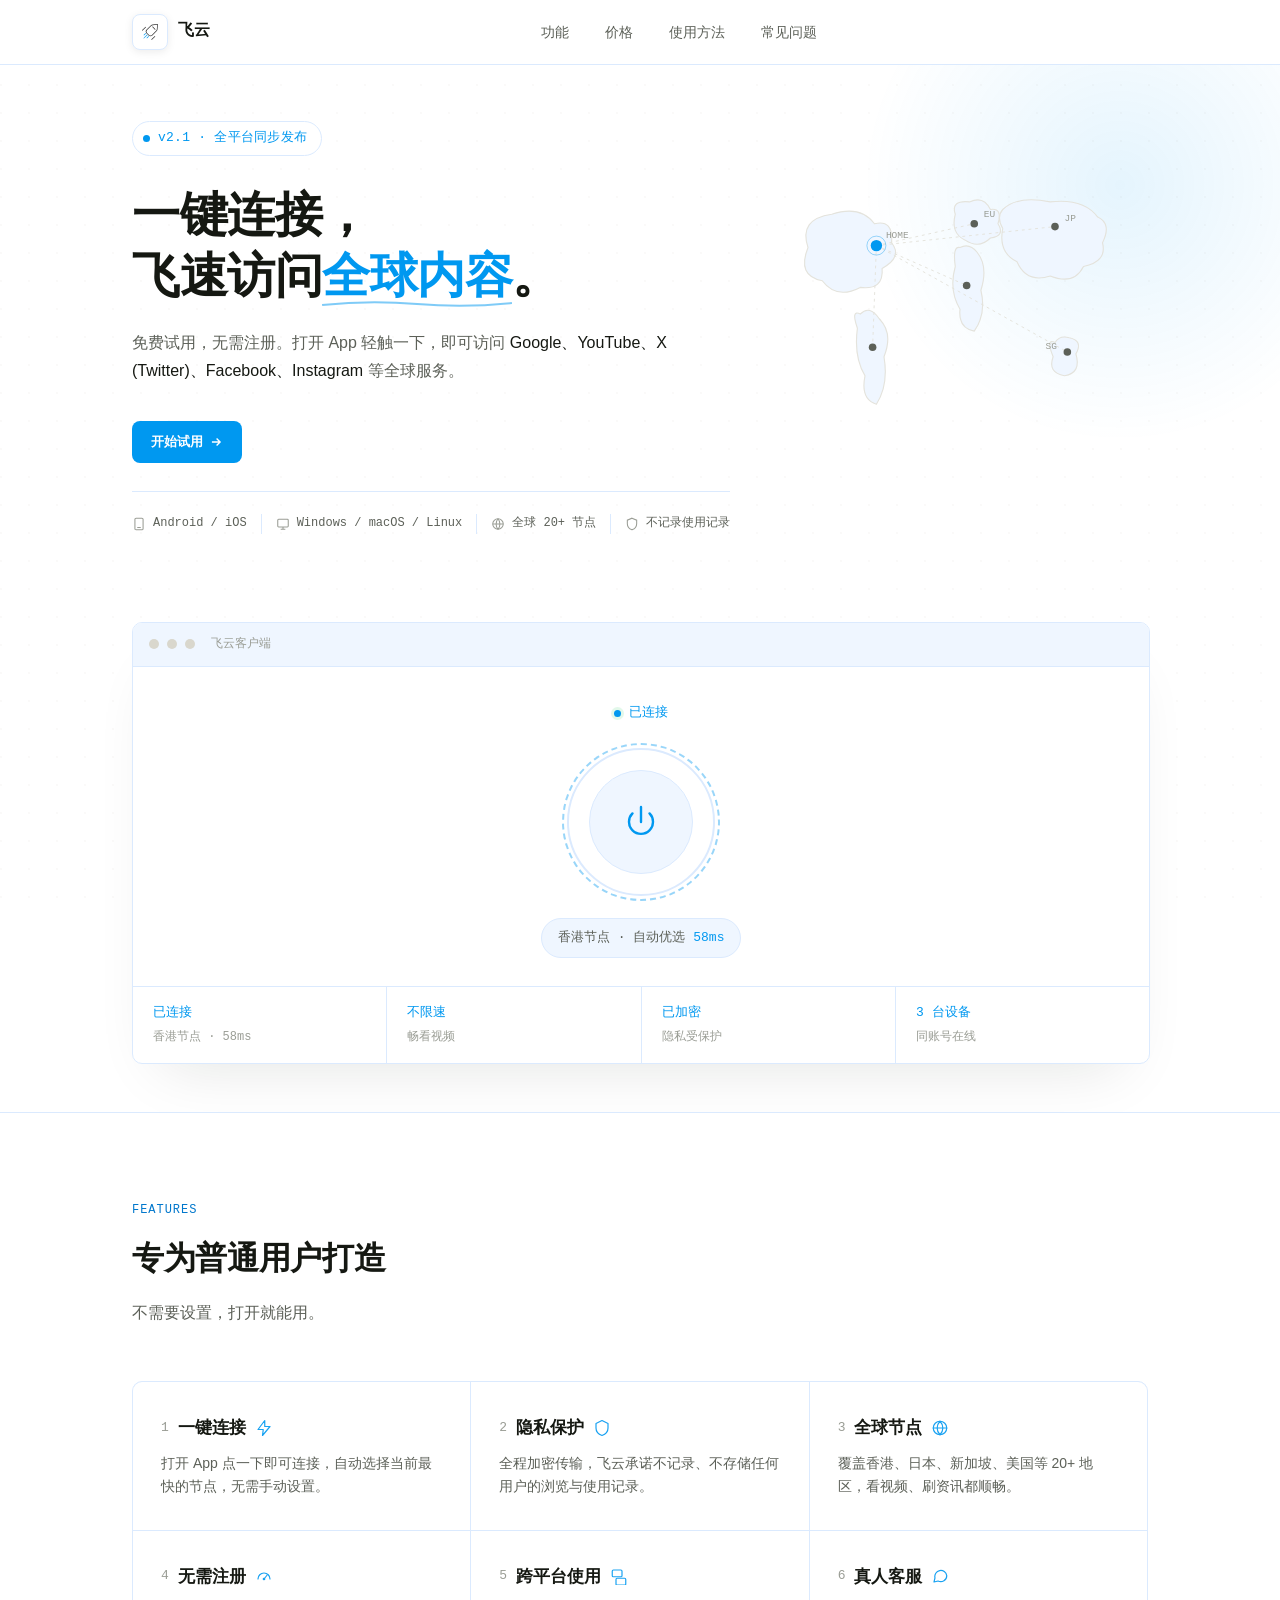
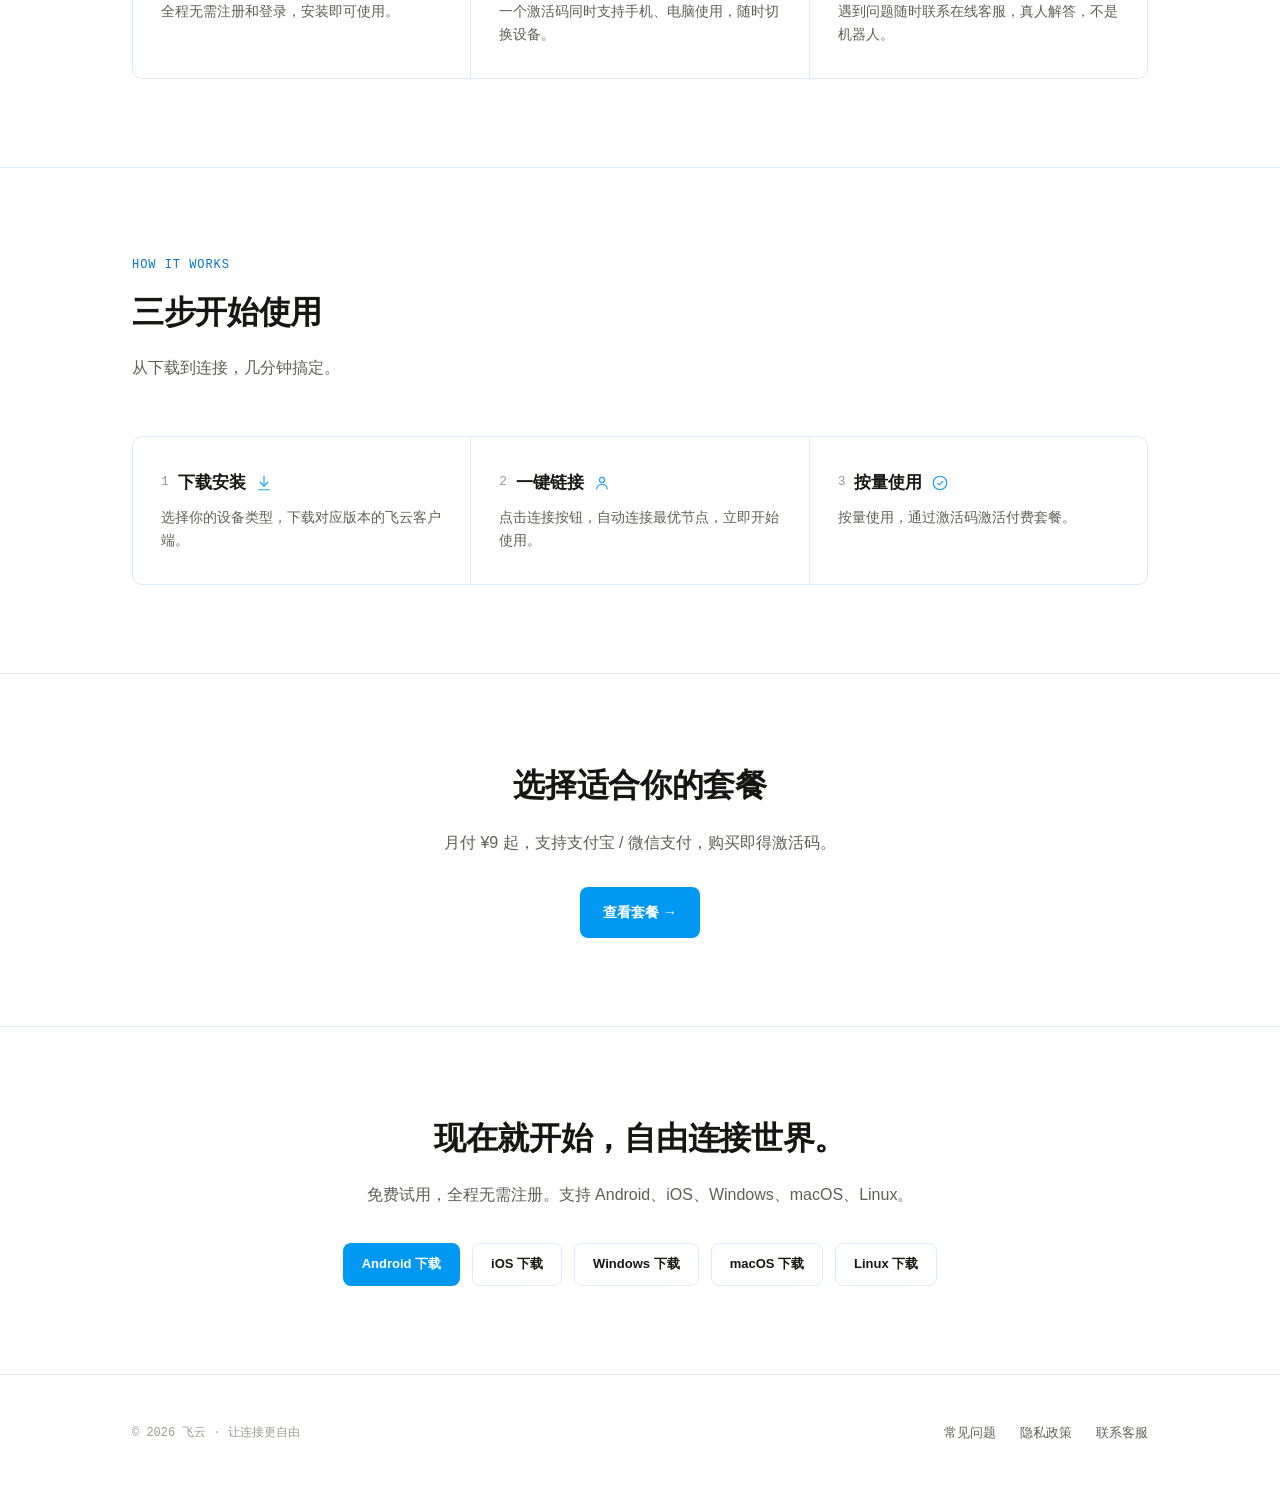
==== commit a162cc9c: "update" ====
--- a/index.html
+++ b/index.html
@@ -4,353 +4,7 @@
 <meta charset="UTF-8">
 <meta name="viewport" content="width=device-width, initial-scale=1.0">
 <title>飞云</title>
-<style>
-  :root{
-    --bg:#FFFFFF;
-    --bg-raised:#FFFFFF;
-    --bg-raised-2:#EFF6FF;
-    --line:#DBEAFE;
-    --text:#151812;
-    --text-dim:#5C6058;
-    --text-faint:#9A9D95;
-    --amber:#0098F0;
-    --amber-dim:#0077CC;
-    --amber-glow:#0098F0;
-    --green:#0098F0;
-    --green-ink:#0098F0;
-    --mono: ui-monospace, SFMono-Regular, Menlo, Consolas, monospace;
-    --sans: -apple-system, BlinkMacSystemFont, 'Segoe UI', Roboto, 'Helvetica Neue', Arial, 'PingFang SC', 'Microsoft YaHei', sans-serif;
-    --serif: -apple-system, BlinkMacSystemFont, 'Segoe UI', Roboto, 'Helvetica Neue', Arial, 'PingFang SC', 'Microsoft YaHei', sans-serif;
-    --dotop:0.035;
-    --term-btn:#D9D7CD;
-    --shadow:0 30px 60px -30px rgba(15,24,18,0.12);
-    --nav-bg:rgba(255,255,255,0.88);
-    --hero-bg:#E1F5EE;
-    --hero-line:#E4E3DC;
-    --hero-border:#DBEAFE;
-  }
-  *{box-sizing:border-box;margin:0;padding:0;}
-  html{scroll-behavior:smooth;}
-  body{
-    background:var(--bg);
-    color:var(--text);
-    font-family:var(--sans);
-    line-height:1.6;
-    -webkit-font-smoothing:antialiased;
-    transition:background .2s ease, color .2s ease;
-  }
-  body::before{
-    content:'';
-    position:fixed;inset:0;
-    background-image:radial-gradient(circle at 1px 1px, rgba(128,110,90,var(--dotop)) 1px, transparent 0);
-    background-size:28px 28px;
-    pointer-events:none;
-    z-index:0;
-  }
-  a{color:inherit;text-decoration:none;}
-  .wrap{max-width:1080px;margin:0 auto;padding:0 32px;position:relative;z-index:1;}
-  ::selection{background:var(--amber);color:#FFFFFF;}
-
-  /* NAV */
-  nav{
-    position:sticky;top:0;z-index:50;
-    background:var(--nav-bg);
-    backdrop-filter:blur(10px);
-    border-bottom:1px solid var(--line);
-  }
-  nav .wrap{display:flex;align-items:center;justify-content:space-between;height:64px;}
-  .logo{
-    font-family:var(--mono);font-weight:700;font-size:16px;
-    display:flex;align-items:center;gap:10px;
-  }
-  .logo-icon{
-    width:36px;height:36px;border-radius:8px;
-    background:var(--bg-raised-2);border:1px solid var(--line);
-    display:flex;align-items:center;justify-content:center;
-    box-shadow:0 2px 8px rgba(0,0,0,0.08);
-  }
-  .logo-icon svg{display:block;}
-  .navlinks{display:flex;gap:36px;font-size:14px;color:var(--text-dim);}
-  .navlinks a:hover{color:var(--text);}
-  .nav-cta{
-    font-family:var(--mono);font-size:13px;font-weight:500;
-    background:var(--amber);color:#FFFFFF;
-    padding:9px 18px;border-radius:6px;
-    transition:background .15s ease;
-  }
-  .nav-cta:hover{background:var(--amber-glow);}
-  .nav-right{display:flex;align-items:center;gap:16px;}
-  @media(max-width:760px){.navlinks{display:none;}}
-
-  /* HERO */
-  .hero{
-    padding:56px 0 48px;
-    position:relative;
-    overflow:hidden;
-  }
-  .hero .wrap{
-    display:grid;
-    grid-template-columns:1fr 380px;
-    gap:40px;
-    align-items:center;
-  }
-  .hero-glow{
-    position:absolute;
-    top:-140px; right:-100px;
-    width:520px; height:520px;
-    background:radial-gradient(circle, rgba(0,152,240,0.1) 0%, rgba(0,152,240,0) 70%);
-    pointer-events:none;
-  }
-  .eyebrow{
-    font-family:var(--mono);font-size:13px;color:var(--green);
-    display:inline-flex;align-items:center;gap:8px;
-    padding:6px 14px 6px 10px;
-    border:1px solid var(--hero-border);
-    background:#fff;
-    border-radius:999px;
-    letter-spacing:0.02em;
-    margin-bottom:28px;
-  }
-  .eyebrow::before{
-    content:'';width:7px;height:7px;background:var(--green);border-radius:50%;
-    box-shadow:0 0 0 0 rgba(0,152,240,0.4);
-    animation:badge-pulse 2.2s ease-out infinite;
-  }
-  @keyframes badge-pulse{
-    0%{ box-shadow:0 0 0 0 rgba(0,152,240,0.35); }
-    70%{ box-shadow:0 0 0 7px rgba(0,152,240,0); }
-    100%{ box-shadow:0 0 0 0 rgba(0,152,240,0); }
-  }
-  h1{
-    font-family:var(--serif);
-    font-size:clamp(28px,4vw,48px);
-    font-weight:700;
-    letter-spacing:-0.01em;
-    line-height:1.28;
-    max-width:720px;
-    color:var(--text);
-  }
-  h1 .hl{
-    color:var(--green);
-    position:relative;
-    white-space:nowrap;
-  }
-  h1 .hl svg.underline{
-    position:absolute;
-    left:0; bottom:-6px;
-    width:100%; height:8px;
-  }
-  .sub{
-    margin-top:22px;
-    font-size:16px;
-    color:var(--text-dim);
-    max-width:560px;
-    line-height:1.75;
-  }
-  .sub b{color:var(--text); font-weight:500;}
-  .hero-ctas{display:flex;gap:12px;margin-top:36px;flex-wrap:wrap;}
-  .btn{
-    font-family:var(--sans);font-size:14px;font-weight:600;
-    padding:13px 22px;border-radius:8px;
-    display:inline-flex;align-items:center;gap:8px;
-    transition:transform .12s ease, background .15s ease, border-color .15s ease;
-    border:1px solid transparent;
-  }
-  .btn:active{transform:scale(0.97);}
-  .btn-primary{background:var(--green);color:#FFFFFF;}
-  .btn-primary:hover{background:#0077CC;}
-  .btn-ghost{border:1px solid var(--hero-border);background:#fff;color:var(--text);}
-  .btn-ghost:hover{border-color:var(--text-faint);}
-  .platforms{
-    margin-top:28px;font-family:var(--mono);font-size:12px;color:var(--text-dim);
-    display:flex;gap:0;flex-wrap:nowrap;align-items:center;
-    border-top:1px solid var(--hero-border);
-    padding-top:22px;
-  }
-  .platforms span{
-    display:flex;align-items:center;gap:7px;
-    padding:0 14px 0 0;
-    margin-right:14px;
-    border-right:1px solid var(--hero-border);
-    white-space:nowrap;
-  }
-  .platforms span:last-child{border-right:none; margin-right:0; padding-right:0;}
-  .platforms svg{flex-shrink:0; color:var(--text-faint);}
-
-  /* Hero right-column signal node map */
-  .signal{ position:relative; width:100%; }
-  .signal .node-label{
-    font-family:var(--mono);
-    font-size:10px;
-    fill:var(--text-faint);
-  }
-  @media(max-width:860px){
-    .hero .wrap{grid-template-columns:1fr; padding:0 32px;}
-    .signal{display:none;}
-    .platforms{flex-wrap:wrap; row-gap:12px;}
-  }
-
-  /* TERMINAL MOCKUP */
-  .terminal{
-    grid-column:1 / -1;
-    margin-top:48px;
-    background:var(--bg-raised);
-    border:1px solid var(--line);
-    border-radius:10px;
-    overflow:hidden;
-    box-shadow:var(--shadow);
-  }
-  .term-bar{
-    display:flex;align-items:center;gap:8px;
-    padding:12px 16px;border-bottom:1px solid var(--line);
-    background:var(--bg-raised-2);
-  }
-  .term-bar i{width:10px;height:10px;border-radius:50%;background:var(--line);}
-  .term-title{
-    margin-left:8px;font-family:var(--mono);font-size:12px;color:var(--text-faint);
-  }
-  /* APP WINDOW MOCKUP */
-  .app-body{padding:36px 32px 28px;display:flex;flex-direction:column;align-items:center;}
-  .app-status-dot{
-    display:flex;align-items:center;gap:8px;
-    font-family:var(--mono);font-size:13px;color:var(--green);font-weight:500;
-    margin-bottom:24px;
-  }
-  .app-status-dot i{width:7px;height:7px;border-radius:50%;background:var(--green);box-shadow:0 0 0 3px rgba(95,214,138,0.18);}
-  .power-ring{
-    width:148px;height:148px;border-radius:50%;
-    display:flex;align-items:center;justify-content:center;
-    position:relative;margin-bottom:22px;
-  }
-  .power-ring::before{
-    content:'';position:absolute;inset:0;border-radius:50%;
-    border:2px solid var(--line);
-  }
-  .power-ring::after{
-    content:'';position:absolute;inset:-5px;border-radius:50%;
-    border:2px dashed var(--amber);opacity:0.4;
-    animation:spin 14s linear infinite;
-  }
-  @keyframes spin{to{transform:rotate(360deg);}}
-  .power-core{
-    width:104px;height:104px;border-radius:50%;
-    background:var(--bg-raised-2);border:1px solid var(--line);
-    display:flex;align-items:center;justify-content:center;
-    color:var(--amber);
-  }
-  .power-core svg{width:36px;height:36px;}
-  .app-node{
-    font-family:var(--mono);font-size:13px;color:var(--text-dim);
-    display:flex;align-items:center;gap:8px;
-    background:var(--bg-raised-2);border:1px solid var(--line);
-    padding:9px 16px;border-radius:20px;
-  }
-  .app-node b{color:var(--text);font-weight:500;}
-  .app-node .ms{color:var(--green);}
-
-  /* STATUS ROW under terminal */
-  .status-row{
-    display:flex;gap:0;border-top:1px solid var(--line);
-  }
-  .status-cell{
-    flex:1;padding:16px 20px;border-right:1px solid var(--line);
-    font-family:var(--mono);font-size:12px;color:var(--text-faint);
-  }
-  .status-cell:last-child{border-right:none;}
-  .status-cell b{display:block;color:var(--green);font-size:13px;margin-bottom:4px;font-weight:500;}
-
-  /* SECTIONS */
-  section{padding:88px 0;border-top:1px solid var(--line);}
-  .section-head{max-width:600px;margin-bottom:56px;}
-  .section-eyebrow{
-    font-family:var(--mono);font-size:12px;color:var(--amber-dim);
-    text-transform:uppercase;letter-spacing:0.08em;margin-bottom:14px;
-  }
-  h2{
-    font-family:var(--mono);font-size:clamp(24px,3vw,32px);font-weight:700;
-    letter-spacing:-0.01em;
-  }
-  .section-desc{margin-top:14px;color:var(--text-dim);font-size:16px;}
-
-  /* FEATURES */
-  .feat-grid{
-    display:grid;grid-template-columns:repeat(3,1fr);gap:1px;
-    background:var(--line);border:1px solid var(--line);border-radius:10px;overflow:hidden;
-  }
-  .feat{
-    background:var(--bg-raised);padding:32px 28px;
-  }
-  .feat h3{
-    font-size:17px;font-weight:600;margin-bottom:10px;
-    display:flex;align-items:center;gap:9px;
-  }
-  .feat-num{
-    font-family:var(--mono);font-size:13px;color:var(--text-faint);font-weight:500;
-  }
-  .feat-icon{color:var(--amber);opacity:0.9;}
-  .feat-icon svg{display:block;width:18px;height:18px;}
-  .feat p{font-size:14px;color:var(--text-dim);line-height:1.65;}
-  @media(max-width:760px){.feat-grid{grid-template-columns:1fr;}}
-
-  /* PRICING */
-  .price-grid{display:grid;grid-template-columns:repeat(3,1fr);gap:20px;}
-  .price-card{
-    background:var(--bg-raised);
-    border:1px solid var(--line);
-    border-radius:12px;
-    padding:32px 28px;
-    display:flex;flex-direction:column;
-  }
-  .price-card.featured{
-    border:1.5px solid var(--amber);
-    background:var(--bg-raised-2);
-    position:relative;
-  }
-  .price-badge{
-    position:absolute;top:-12px;left:28px;
-    background:var(--amber);color:#FFFFFF;
-    font-family:var(--mono);font-size:11px;font-weight:700;
-    padding:4px 10px;border-radius:5px;
-  }
-  .price-tier{font-family:var(--mono);font-size:13px;color:var(--text-dim);text-transform:uppercase;letter-spacing:0.06em;}
-  .price-amount{font-family:var(--mono);font-size:36px;font-weight:800;margin:14px 0 4px;}
-  .price-amount span{font-size:14px;color:var(--text-faint);font-weight:400;}
-  .price-desc{font-size:13px;color:var(--text-dim);margin-bottom:24px;}
-  .price-list{list-style:none;margin-bottom:28px;flex:1;}
-  .price-list li{
-    font-size:14px;color:var(--text-dim);padding:9px 0;
-    border-top:1px solid var(--line);
-    display:flex;align-items:center;gap:10px;
-  }
-  .price-list li:first-child{border-top:none;}
-  .price-list li::before{content:'+';font-family:var(--mono);color:var(--green);font-weight:700;}
-  .price-btn{
-    text-align:center;padding:12px;border-radius:7px;
-    font-family:var(--mono);font-size:13px;font-weight:500;
-    border:1px solid var(--line);
-  }
-  .price-card.featured .price-btn{background:var(--amber);color:#FFFFFF;border:none;}
-  .price-btn:hover{border-color:var(--text-faint);}
-  @media(max-width:820px){.price-grid{grid-template-columns:1fr;}}
-
-  /* FOOTER */
-  footer{padding:48px 0;border-top:1px solid var(--line);}
-  footer .wrap{display:flex;justify-content:space-between;align-items:center;flex-wrap:wrap;gap:16px;}
-  .footer-meta{font-family:var(--mono);font-size:12px;color:var(--text-faint);}
-  .footer-links{display:flex;gap:24px;font-size:13px;color:var(--text-dim);}
-
-  @media(max-width:600px){
-    .wrap{padding:0 20px;}
-    .hero{padding:48px 0 36px;}
-    section{padding:64px 0;}
-    .status-row{flex-direction:column;}
-    .status-cell{border-right:none;border-bottom:1px solid var(--line);}
-  }
-
-  @media (prefers-reduced-motion: reduce){
-    .power-ring::after{animation:none;}
-  }
-</style>
+<link rel="stylesheet" href="assets/index.css">
 </head>
 <body>
 
@@ -358,7 +12,7 @@
   <div class="wrap">
     <div class="logo">
       <span class="logo-icon">
-        <svg viewBox="0 0 1024 1024" width="28" height="28" xmlns="http://www.w3.org/2000/svg"><path d="M234.666667 463.445333a12.885333 12.885333 0 0 1-9.045334-21.930666l116.138667-116.053334a12.8 12.8 0 0 1 18.090667 18.090667L243.712 459.690667a12.885333 12.885333 0 0 1-9.045333 3.754666zM573.354667 802.133333a13.056 13.056 0 0 1-9.045334-3.754666 12.885333 12.885333 0 0 1 0-18.090667l116.138667-116.138667A12.8 12.8 0 0 1 698.538667 682.666667l-116.053334 115.712a13.056 13.056 0 0 1-9.130666 3.754666zM529.834667 665.088A97.877333 97.877333 0 0 1 460.8 636.416L387.584 563.2a98.304 98.304 0 0 1 0-138.752l159.488-159.146667a98.048 98.048 0 0 1 61.269333-28.416L788.309333 221.866667a12.373333 12.373333 0 0 1 10.069334 3.669333 12.629333 12.629333 0 0 1 3.754666 10.154667l-15.018666 179.968a98.048 98.048 0 0 1-28.416 61.269333L599.210667 636.416a97.706667 97.706667 0 0 1-69.376 28.672z m245.504-416.426667l-164.864 13.738667a72.448 72.448 0 0 0-45.312 20.992L405.674667 442.88a72.704 72.704 0 0 0 0 102.4l72.874666 72.874667a72.704 72.704 0 0 0 102.4 0l159.658667-159.317334a72.448 72.448 0 0 0 20.992-45.312z" fill="#333"></path><path d="M292.693333 637.610667a13.056 13.056 0 0 1-9.045333-3.754667 12.885333 12.885333 0 0 1 0-18.090667l58.112-58.112a12.8 12.8 0 1 1 18.090667 18.176l-58.026667 58.026667a13.056 13.056 0 0 1-9.130667 3.754667zM287.914667 748.885333a12.373333 12.373333 0 0 1-9.045334-3.754666 12.714667 12.714667 0 0 1 0-18.090667l116.138667-116.138667a12.8 12.8 0 0 1 18.090667 18.090667L296.96 745.130667a12.544 12.544 0 0 1-9.045333 3.754666zM399.189333 744.106667a12.885333 12.885333 0 0 1-9.045333-21.930667l58.026667-58.026667A12.8 12.8 0 0 1 466.346667 682.666667l-58.112 58.112a12.885333 12.885333 0 0 1-9.045334 3.328z" fill="#0098F0"></path><path d="M700.586667 430.08A12.885333 12.885333 0 0 1 691.2 426.666667L597.333333 332.8a12.885333 12.885333 0 0 1 0-18.090667 12.714667 12.714667 0 0 1 18.090667 0l93.866667 93.866667a12.8 12.8 0 0 1-8.704 21.504z" fill="#333"></path></svg>
+        <img src="assets/logo.svg" alt="飞云" width="28" height="28">
       </span>
       飞云
     </div>
@@ -369,7 +23,7 @@
       <a href="tutorial.html#faq">常见问题</a>
     </div>
     <div class="nav-right">
-      <a href="tutorial.html" class="nav-cta">立即下载</a>
+      <button class="nav-toggle" id="navToggle" aria-label="展开导航">☰</button>
     </div>
   </div>
 </nav>
@@ -382,10 +36,9 @@
       <h1>一键连接，<br>飞速访问<span class="hl">全球内容<svg class="underline" viewBox="0 0 100 8" preserveAspectRatio="none"><path d="M0,5 Q25,0 50,4 T100,3" stroke="currentColor" stroke-width="2" fill="none" opacity="0.5"/></svg></span>。</h1>
       <p class="sub">免费试用，无需注册。打开 App 轻触一下，即可访问 <b>Google、YouTube、X (Twitter)、Facebook、Instagram</b> 等全球服务。</p>
       <div class="hero-ctas">
-        <a href="tutorial.html" class="btn btn-primary">免费下载
+        <a href="tutorial.html" class="btn btn-primary">开始试用
           <svg width="14" height="14" viewBox="0 0 24 24" fill="none" stroke="currentColor" stroke-width="2.4"><path d="M5 12h14M13 6l6 6-6 6"/></svg>
         </a>
-        <a href="tutorial.html" class="btn btn-ghost">查看使用方法</a>
       </div>
       <div class="platforms">
         <span><svg width="14" height="14" viewBox="0 0 24 24" fill="none" stroke="currentColor" stroke-width="1.8"><rect x="5" y="2" width="14" height="20" rx="2"/><path d="M9 18h6"/></svg>Android / iOS</span>
@@ -539,8 +192,15 @@
   </div>
 </footer>
 
+<script src="assets/nav.js"></script>
 <script>
-// (theme toggle removed — fixed to light mode)
+  window.LibredeskSettings = {
+    baseURL: 'https://service.feiyun.app',
+    inboxID: 'f6bb3686-29bb-4417-b055-fb94b28603e7'
+  };
 </script>
+<script async src="https://service.feiyun.app/widget.js"></script>
+
+
 </body>
-</html>+</html>
--- a/assets/index.css
+++ b/assets/index.css
@@ -0,0 +1,365 @@
+:root{
+  --bg:#FFFFFF;
+  --bg-raised:#FFFFFF;
+  --bg-raised-2:#EFF6FF;
+  --line:#DBEAFE;
+  --text:#151812;
+  --text-dim:#5C6058;
+  --text-faint:#9A9D95;
+  --amber:#0098F0;
+  --amber-dim:#0077CC;
+  --amber-glow:#0098F0;
+  --green:#0098F0;
+  --green-ink:#0098F0;
+  --mono: ui-monospace, SFMono-Regular, Menlo, Consolas, monospace;
+  --sans: -apple-system, BlinkMacSystemFont, 'Segoe UI', Roboto, 'Helvetica Neue', Arial, 'PingFang SC', 'Microsoft YaHei', sans-serif;
+  --serif: -apple-system, BlinkMacSystemFont, 'Segoe UI', Roboto, 'Helvetica Neue', Arial, 'PingFang SC', 'Microsoft YaHei', sans-serif;
+  --dotop:0.035;
+  --term-btn:#D9D7CD;
+  --shadow:0 30px 60px -30px rgba(15,24,18,0.12);
+  --nav-bg:rgba(255,255,255,0.88);
+  --hero-bg:#E1F5EE;
+  --hero-line:#E4E3DC;
+  --hero-border:#DBEAFE;
+}
+*{box-sizing:border-box;margin:0;padding:0;}
+html{scroll-behavior:smooth;}
+body{
+  background:var(--bg);
+  color:var(--text);
+  font-family:var(--sans);
+  line-height:1.6;
+  -webkit-font-smoothing:antialiased;
+  transition:background .2s ease, color .2s ease;
+}
+body::before{
+  content:'';
+  position:fixed;inset:0;
+  background-image:radial-gradient(circle at 1px 1px, rgba(128,110,90,var(--dotop)) 1px, transparent 0);
+  background-size:28px 28px;
+  pointer-events:none;
+  z-index:0;
+}
+a{color:inherit;text-decoration:none;}
+.wrap{max-width:1080px;margin:0 auto;padding:0 32px;position:relative;z-index:1;}
+::selection{background:var(--amber);color:#FFFFFF;}
+
+/* NAV */
+nav{
+  position:sticky;top:0;z-index:50;
+  background:var(--nav-bg);
+  backdrop-filter:blur(10px);
+  border-bottom:1px solid var(--line);
+}
+nav .wrap{display:flex;align-items:center;justify-content:space-between;height:64px;}
+.logo{
+  font-family:var(--mono);font-weight:700;font-size:16px;
+  display:flex;align-items:center;gap:10px;
+}
+.logo-icon{
+  width:36px;height:36px;border-radius:8px;
+  background:#FFFFFF;border:1px solid var(--line);
+  display:flex;align-items:center;justify-content:center;
+  box-shadow:0 2px 8px rgba(0,0,0,0.08);
+}
+.logo-icon img{display:block;}
+.navlinks{display:flex;gap:36px;font-size:14px;color:var(--text-dim);}
+.navlinks a:hover{color:var(--text);}
+.nav-cta{
+  font-family:var(--mono);font-size:13px;font-weight:500;
+  background:var(--amber);color:#FFFFFF;
+  padding:9px 18px;border-radius:6px;
+  transition:background .15s ease;
+}
+.nav-cta:hover{background:var(--amber-glow);}
+.nav-right{display:flex;align-items:center;gap:16px;}
+.nav-toggle{display:none;background:none;border:1px solid var(--line);width:36px;height:36px;border-radius:6px;font-size:18px;color:var(--text);cursor:pointer;flex-shrink:0;line-height:1;}
+.nav-toggle:hover{border-color:var(--text-faint);}
+@media(max-width:760px){
+  nav .wrap{position:relative;}
+  .nav-toggle{display:flex;align-items:center;justify-content:center;}
+  .navlinks{
+    display:none;
+    position:absolute;top:64px;left:0;right:0;z-index:40;
+    background:var(--bg-raised);
+    border-bottom:1px solid var(--line);
+    flex-direction:column;gap:0;
+    padding:4px 0;
+    box-shadow:0 12px 24px -12px rgba(0,0,0,0.12);
+  }
+  .navlinks.open{display:flex;}
+  .navlinks a{padding:14px 32px;border-bottom:1px solid var(--line);font-size:15px;}
+  .navlinks a:last-child{border-bottom:none;}
+  .navlinks a:hover{background:var(--bg-raised-2);}
+}
+
+/* HERO */
+.hero{
+  padding:56px 0 48px;
+  position:relative;
+  overflow:hidden;
+}
+.hero .wrap{
+  display:grid;
+  grid-template-columns:1fr 380px;
+  gap:40px;
+  align-items:center;
+}
+.hero-glow{
+  position:absolute;
+  top:-140px; right:-100px;
+  width:520px; height:520px;
+  background:radial-gradient(circle, rgba(0,152,240,0.1) 0%, rgba(0,152,240,0) 70%);
+  pointer-events:none;
+}
+.eyebrow{
+  font-family:var(--mono);font-size:13px;color:var(--green);
+  display:inline-flex;align-items:center;gap:8px;
+  padding:6px 14px 6px 10px;
+  border:1px solid var(--hero-border);
+  background:#fff;
+  border-radius:999px;
+  letter-spacing:0.02em;
+  margin-bottom:28px;
+}
+.eyebrow::before{
+  content:'';width:7px;height:7px;background:var(--green);border-radius:50%;
+  box-shadow:0 0 0 0 rgba(0,152,240,0.4);
+  animation:badge-pulse 2.2s ease-out infinite;
+}
+@keyframes badge-pulse{
+  0%{ box-shadow:0 0 0 0 rgba(0,152,240,0.35); }
+  70%{ box-shadow:0 0 0 7px rgba(0,152,240,0); }
+  100%{ box-shadow:0 0 0 0 rgba(0,152,240,0); }
+}
+h1{
+  font-family:var(--serif);
+  font-size:clamp(28px,4vw,48px);
+  font-weight:700;
+  letter-spacing:-0.01em;
+  line-height:1.28;
+  max-width:720px;
+  color:var(--text);
+}
+h1 .hl{
+  color:var(--green);
+  position:relative;
+  white-space:nowrap;
+}
+h1 .hl svg.underline{
+  position:absolute;
+  left:0; bottom:-6px;
+  width:100%; height:8px;
+}
+.sub{
+  margin-top:22px;
+  font-size:16px;
+  color:var(--text-dim);
+  max-width:560px;
+  line-height:1.75;
+}
+.sub b{color:var(--text); font-weight:500;}
+.hero-ctas{display:flex;gap:12px;margin-top:36px;flex-wrap:wrap;}
+.hero-ctas .btn{padding:10px 18px;font-size:13px;gap:6px;}
+.btn{
+  font-family:var(--sans);font-size:14px;font-weight:600;
+  padding:13px 22px;border-radius:8px;
+  display:inline-flex;align-items:center;gap:8px;
+  transition:transform .12s ease, background .15s ease, border-color .15s ease;
+  border:1px solid transparent;
+}
+.btn:active{transform:scale(0.97);}
+.btn-primary{background:var(--green);color:#FFFFFF;}
+.btn-primary:hover{background:#0077CC;}
+.btn-ghost{border:1px solid var(--hero-border);background:#fff;color:var(--text);}
+.btn-ghost:hover{border-color:var(--text-faint);}
+.platforms{
+  margin-top:28px;font-family:var(--mono);font-size:12px;color:var(--text-dim);
+  display:flex;gap:0;flex-wrap:nowrap;align-items:center;
+  border-top:1px solid var(--hero-border);
+  padding-top:22px;
+}
+.platforms span{
+  display:flex;align-items:center;gap:7px;
+  padding:0 14px 0 0;
+  margin-right:14px;
+  border-right:1px solid var(--hero-border);
+  white-space:nowrap;
+}
+.platforms span:last-child{border-right:none; margin-right:0; padding-right:0;}
+.platforms svg{flex-shrink:0; color:var(--text-faint);}
+
+/* Hero right-column signal node map */
+.signal{ position:relative; width:100%; }
+.signal .node-label{
+  font-family:var(--mono);
+  font-size:10px;
+  fill:var(--text-faint);
+}
+@media(max-width:860px){
+  .hero .wrap{grid-template-columns:1fr; padding:0 32px;}
+  .signal{display:none;}
+  .platforms{flex-wrap:wrap; row-gap:12px;}
+}
+
+/* TERMINAL MOCKUP */
+.terminal{
+  grid-column:1 / -1;
+  margin-top:48px;
+  background:var(--bg-raised);
+  border:1px solid var(--line);
+  border-radius:10px;
+  overflow:hidden;
+  box-shadow:var(--shadow);
+}
+.term-bar{
+  display:flex;align-items:center;gap:8px;
+  padding:12px 16px;border-bottom:1px solid var(--line);
+  background:var(--bg-raised-2);
+}
+.term-bar i{width:10px;height:10px;border-radius:50%;background:var(--line);}
+.term-title{
+  margin-left:8px;font-family:var(--mono);font-size:12px;color:var(--text-faint);
+}
+/* APP WINDOW MOCKUP */
+.app-body{padding:36px 32px 28px;display:flex;flex-direction:column;align-items:center;}
+.app-status-dot{
+  display:flex;align-items:center;gap:8px;
+  font-family:var(--mono);font-size:13px;color:var(--green);font-weight:500;
+  margin-bottom:24px;
+}
+.app-status-dot i{width:7px;height:7px;border-radius:50%;background:var(--green);box-shadow:0 0 0 3px rgba(95,214,138,0.18);}
+.power-ring{
+  width:148px;height:148px;border-radius:50%;
+  display:flex;align-items:center;justify-content:center;
+  position:relative;margin-bottom:22px;
+}
+.power-ring::before{
+  content:'';position:absolute;inset:0;border-radius:50%;
+  border:2px solid var(--line);
+}
+.power-ring::after{
+  content:'';position:absolute;inset:-5px;border-radius:50%;
+  border:2px dashed var(--amber);opacity:0.4;
+  animation:spin 14s linear infinite;
+}
+@keyframes spin{to{transform:rotate(360deg);}}
+.power-core{
+  width:104px;height:104px;border-radius:50%;
+  background:var(--bg-raised-2);border:1px solid var(--line);
+  display:flex;align-items:center;justify-content:center;
+  color:var(--amber);
+}
+.power-core svg{width:36px;height:36px;}
+.app-node{
+  font-family:var(--mono);font-size:13px;color:var(--text-dim);
+  display:flex;align-items:center;gap:8px;
+  background:var(--bg-raised-2);border:1px solid var(--line);
+  padding:9px 16px;border-radius:20px;
+}
+.app-node b{color:var(--text);font-weight:500;}
+.app-node .ms{color:var(--green);}
+
+/* STATUS ROW under terminal */
+.status-row{
+  display:flex;gap:0;border-top:1px solid var(--line);
+}
+.status-cell{
+  flex:1;padding:16px 20px;border-right:1px solid var(--line);
+  font-family:var(--mono);font-size:12px;color:var(--text-faint);
+}
+.status-cell:last-child{border-right:none;}
+.status-cell b{display:block;color:var(--green);font-size:13px;margin-bottom:4px;font-weight:500;}
+
+/* SECTIONS */
+section{padding:88px 0;border-top:1px solid var(--line);}
+.section-head{max-width:600px;margin-bottom:56px;}
+.section-eyebrow{
+  font-family:var(--mono);font-size:12px;color:var(--amber-dim);
+  text-transform:uppercase;letter-spacing:0.08em;margin-bottom:14px;
+}
+h2{
+  font-family:var(--mono);font-size:clamp(24px,3vw,32px);font-weight:700;
+  letter-spacing:-0.01em;
+}
+.section-desc{margin-top:14px;color:var(--text-dim);font-size:16px;}
+
+/* FEATURES */
+.feat-grid{
+  display:grid;grid-template-columns:repeat(3,1fr);gap:1px;
+  background:var(--line);border:1px solid var(--line);border-radius:10px;overflow:hidden;
+}
+.feat{
+  background:var(--bg-raised);padding:32px 28px;
+}
+.feat h3{
+  font-size:17px;font-weight:600;margin-bottom:10px;
+  display:flex;align-items:center;gap:9px;
+}
+.feat-num{
+  font-family:var(--mono);font-size:13px;color:var(--text-faint);font-weight:500;
+}
+.feat-icon{color:var(--amber);opacity:0.9;}
+.feat-icon svg{display:block;width:18px;height:18px;}
+.feat p{font-size:14px;color:var(--text-dim);line-height:1.65;}
+@media(max-width:760px){.feat-grid{grid-template-columns:1fr;}}
+
+/* PRICING */
+.price-grid{display:grid;grid-template-columns:repeat(3,1fr);gap:20px;}
+.price-card{
+  background:var(--bg-raised);
+  border:1px solid var(--line);
+  border-radius:12px;
+  padding:32px 28px;
+  display:flex;flex-direction:column;
+}
+.price-card.featured{
+  border:1.5px solid var(--amber);
+  background:var(--bg-raised-2);
+  position:relative;
+}
+.price-badge{
+  position:absolute;top:-12px;left:28px;
+  background:var(--amber);color:#FFFFFF;
+  font-family:var(--mono);font-size:11px;font-weight:700;
+  padding:4px 10px;border-radius:5px;
+}
+.price-tier{font-family:var(--mono);font-size:13px;color:var(--text-dim);text-transform:uppercase;letter-spacing:0.06em;}
+.price-amount{font-family:var(--mono);font-size:36px;font-weight:800;margin:14px 0 4px;}
+.price-amount span{font-size:14px;color:var(--text-faint);font-weight:400;}
+.price-desc{font-size:13px;color:var(--text-dim);margin-bottom:24px;}
+.price-list{list-style:none;margin-bottom:28px;flex:1;}
+.price-list li{
+  font-size:14px;color:var(--text-dim);padding:9px 0;
+  border-top:1px solid var(--line);
+  display:flex;align-items:center;gap:10px;
+}
+.price-list li:first-child{border-top:none;}
+.price-list li::before{content:'+';font-family:var(--mono);color:var(--green);font-weight:700;}
+.price-btn{
+  text-align:center;padding:12px;border-radius:7px;
+  font-family:var(--mono);font-size:13px;font-weight:500;
+  border:1px solid var(--line);
+}
+.price-card.featured .price-btn{background:var(--amber);color:#FFFFFF;border:none;}
+.price-btn:hover{border-color:var(--text-faint);}
+@media(max-width:820px){.price-grid{grid-template-columns:1fr;}}
+
+/* FOOTER */
+footer{padding:48px 0;border-top:1px solid var(--line);}
+footer .wrap{display:flex;justify-content:space-between;align-items:center;flex-wrap:wrap;gap:16px;}
+.footer-meta{font-family:var(--mono);font-size:12px;color:var(--text-faint);}
+.footer-links{display:flex;gap:24px;font-size:13px;color:var(--text-dim);}
+
+@media(max-width:600px){
+  .wrap{padding:0 20px;}
+  .hero{padding:48px 0 36px;}
+  section{padding:64px 0;}
+  .status-row{flex-direction:column;}
+  .status-cell{border-right:none;border-bottom:1px solid var(--line);}
+  footer .wrap{flex-direction:column;justify-content:center;align-items:center;text-align:center;gap:12px;}
+}
+
+@media (prefers-reduced-motion: reduce){
+  .power-ring::after{animation:none;}
+}
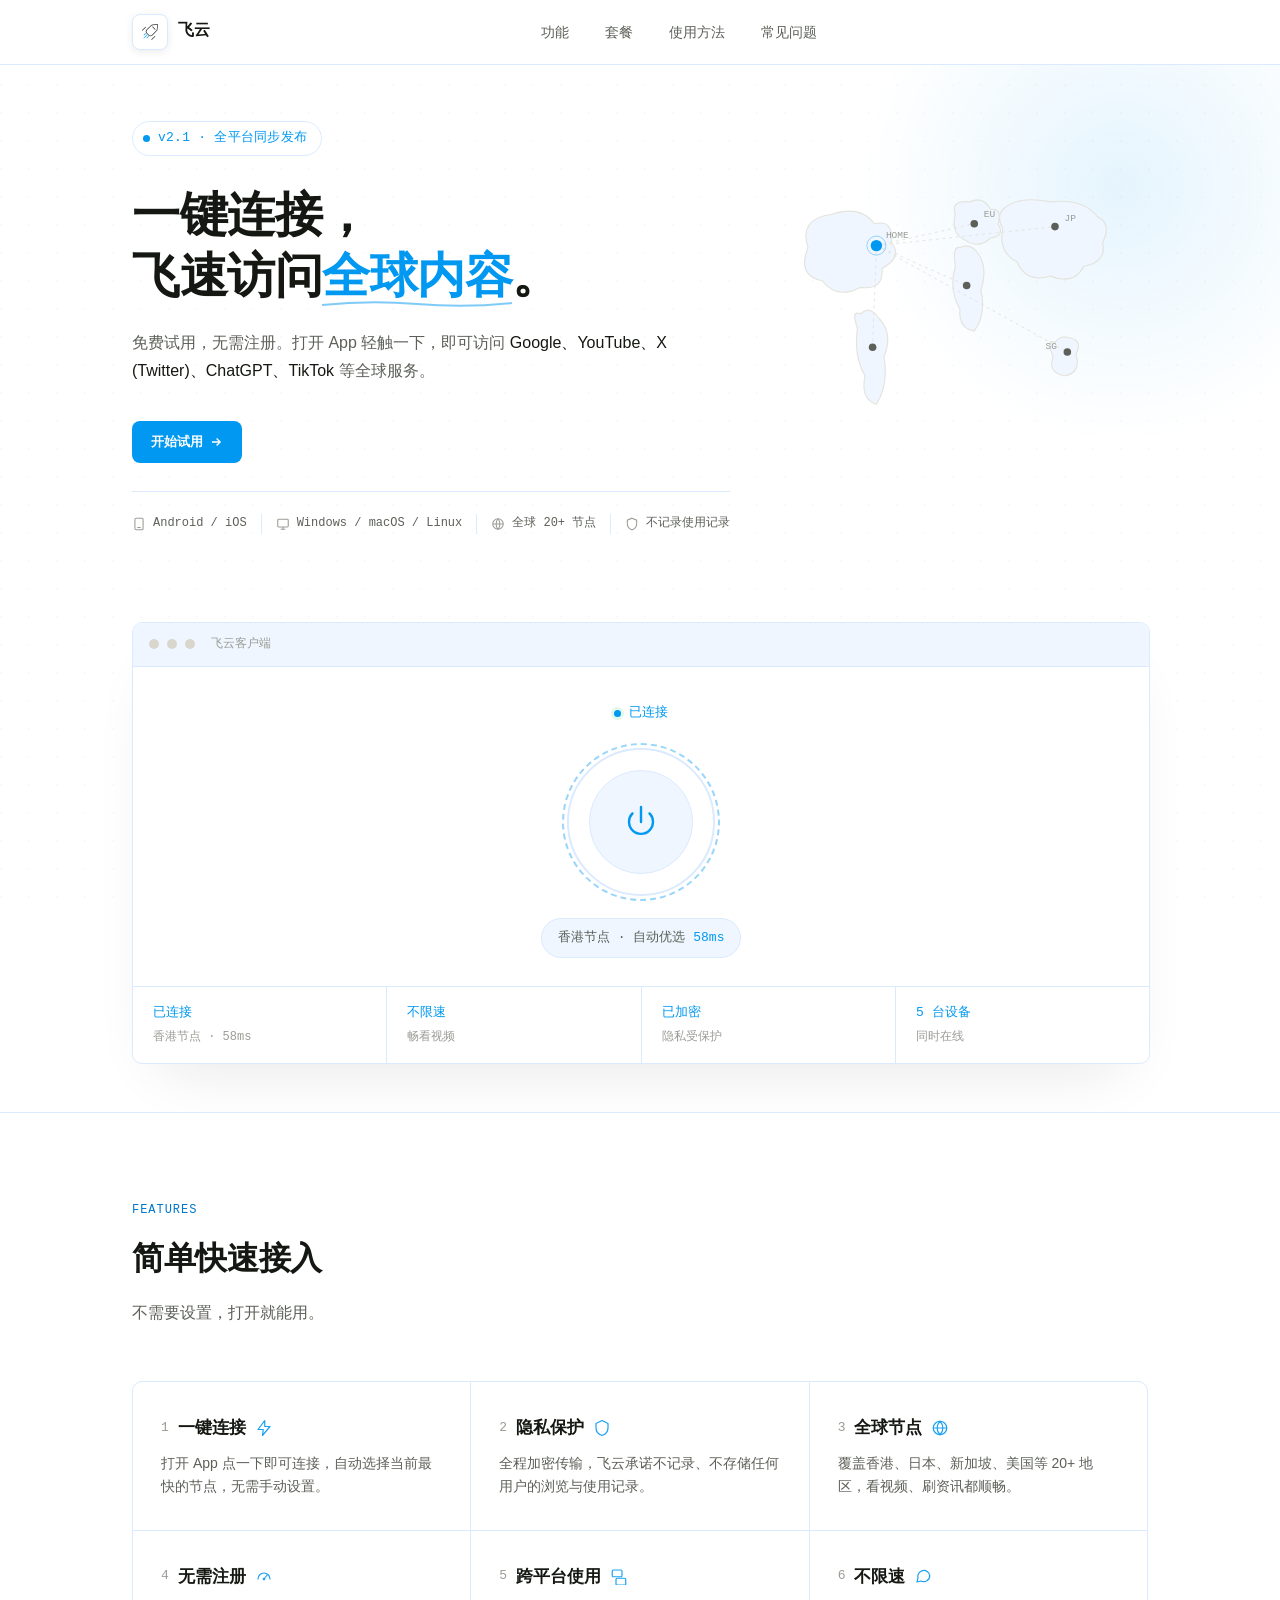
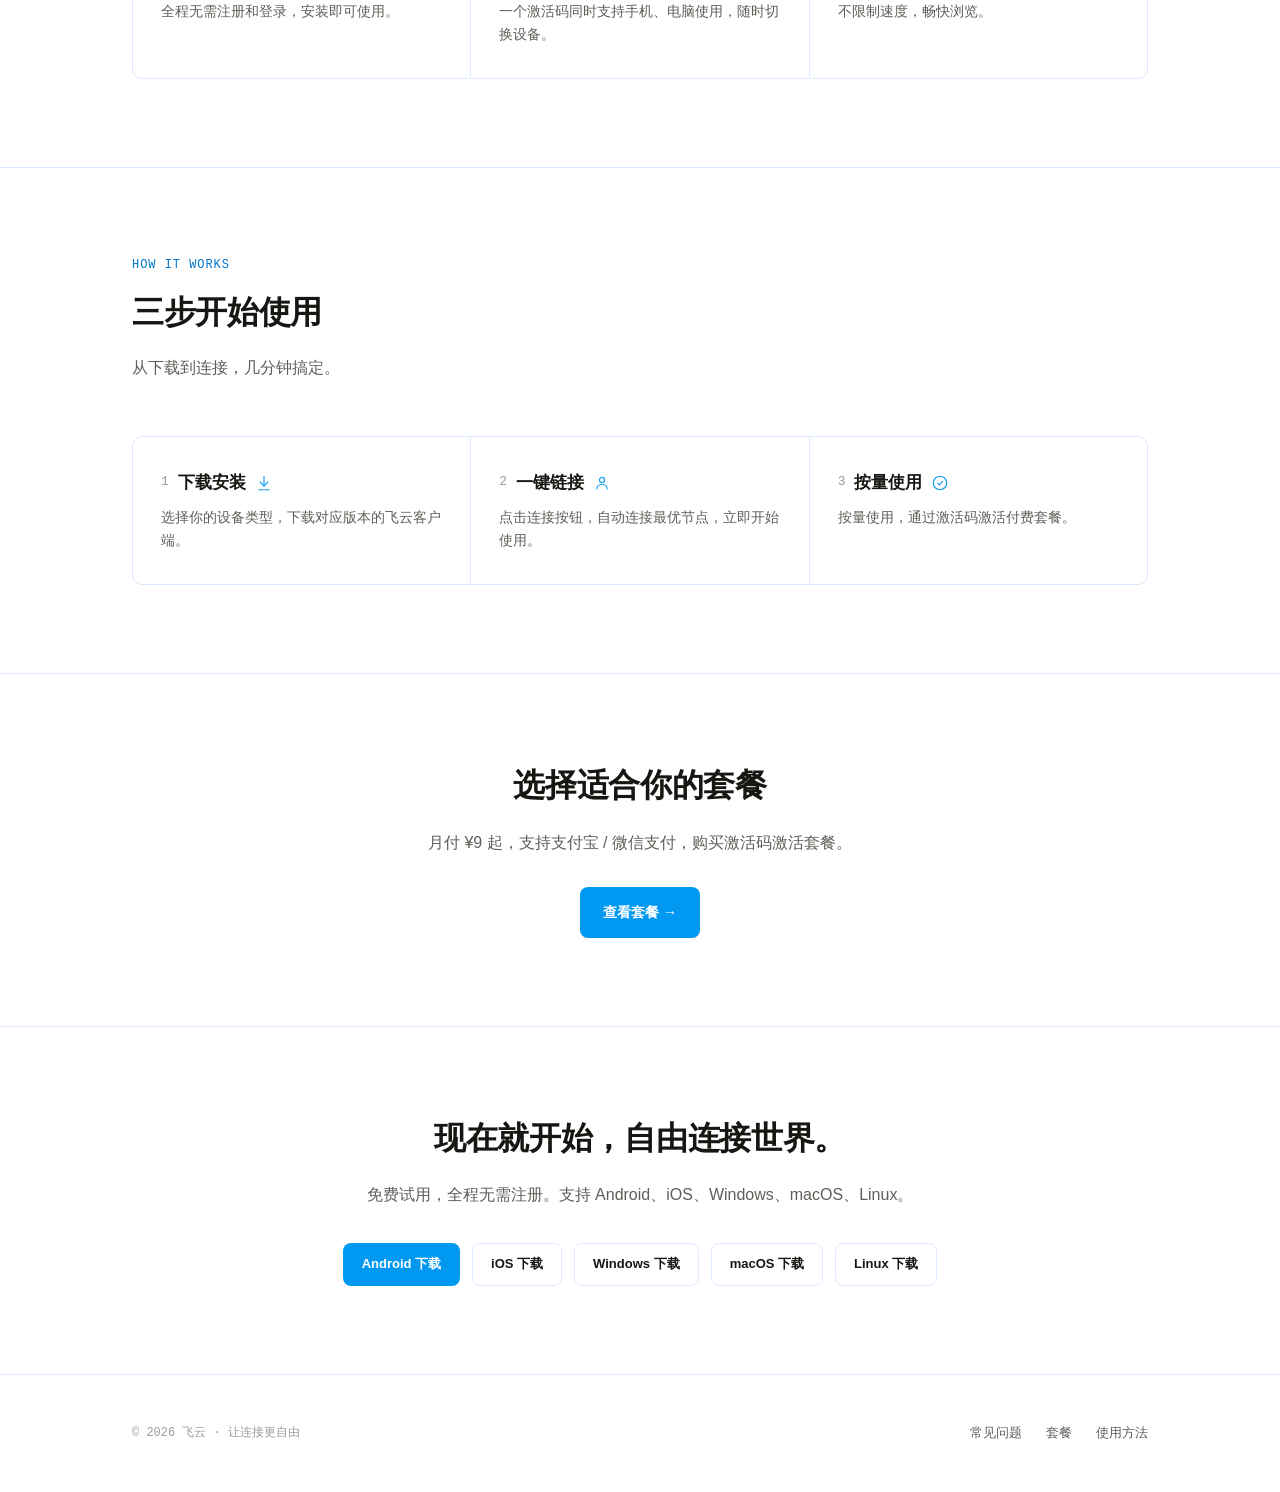
==== commit 9d05f5c8: "update" ====
--- a/index.html
+++ b/index.html
@@ -18,7 +18,7 @@
     </div>
     <div class="navlinks">
       <a href="#features">功能</a>
-      <a href="pricing.html">价格</a>
+      <a href="pricing.html">套餐</a>
       <a href="tutorial.html">使用方法</a>
       <a href="tutorial.html#faq">常见问题</a>
     </div>
@@ -34,7 +34,7 @@
     <div>
       <div class="eyebrow">v2.1 · 全平台同步发布</div>
       <h1>一键连接，<br>飞速访问<span class="hl">全球内容<svg class="underline" viewBox="0 0 100 8" preserveAspectRatio="none"><path d="M0,5 Q25,0 50,4 T100,3" stroke="currentColor" stroke-width="2" fill="none" opacity="0.5"/></svg></span>。</h1>
-      <p class="sub">免费试用，无需注册。打开 App 轻触一下，即可访问 <b>Google、YouTube、X (Twitter)、Facebook、Instagram</b> 等全球服务。</p>
+      <p class="sub">免费试用，无需注册。打开 App 轻触一下，即可访问 <b>Google、YouTube、X (Twitter)、ChatGPT、TikTok</b> 等全球服务。</p>
       <div class="hero-ctas">
         <a href="tutorial.html" class="btn btn-primary">开始试用
           <svg width="14" height="14" viewBox="0 0 24 24" fill="none" stroke="currentColor" stroke-width="2.4"><path d="M5 12h14M13 6l6 6-6 6"/></svg>
@@ -93,7 +93,7 @@
         <div class="status-cell"><b>已连接</b>香港节点 · 58ms</div>
         <div class="status-cell"><b>不限速</b>畅看视频</div>
         <div class="status-cell"><b>已加密</b>隐私受保护</div>
-        <div class="status-cell"><b>3 台设备</b>同账号在线</div>
+        <div class="status-cell"><b>5 台设备</b>同时在线</div>
       </div>
     </div>
   </div>
@@ -103,7 +103,7 @@
   <div class="wrap">
     <div class="section-head">
       <div class="section-eyebrow">Features</div>
-      <h2>专为普通用户打造</h2>
+      <h2>简单快速接入</h2>
       <p class="section-desc">不需要设置，打开就能用。</p>
     </div>
     <div class="feat-grid">
@@ -128,8 +128,8 @@
         <p>一个激活码同时支持手机、电脑使用，随时切换设备。</p>
       </div>
       <div class="feat">
-        <h3><span class="feat-num">6</span>真人客服<span class="feat-icon"><svg viewBox="0 0 24 24" fill="none" stroke="currentColor" stroke-width="1.6" stroke-linecap="round" stroke-linejoin="round"><path d="M21 11.5a8 8 0 0 1-11.5 7.2L4 20l1.3-5.5A8 8 0 1 1 21 11.5z"></path></svg></span></h3>
-        <p>遇到问题随时联系在线客服，真人解答，不是机器人。</p>
+        <h3><span class="feat-num">6</span>不限速<span class="feat-icon"><svg viewBox="0 0 24 24" fill="none" stroke="currentColor" stroke-width="1.6" stroke-linecap="round" stroke-linejoin="round"><path d="M21 11.5a8 8 0 0 1-11.5 7.2L4 20l1.3-5.5A8 8 0 1 1 21 11.5z"></path></svg></span></h3>
+        <p>不限制速度，畅快浏览。</p>
       </div>
     </div>
   </div>
@@ -162,7 +162,7 @@
 <section id="pricing">
   <div class="wrap" style="text-align:center;">
     <h2 style="margin-bottom:16px;">选择适合你的套餐</h2>
-    <p class="section-desc" style="margin:0 auto 32px;">月付 ¥9 起，支持支付宝 / 微信支付，购买即得激活码。</p>
+    <p class="section-desc" style="margin:0 auto 32px;">月付 ¥9 起，支持支付宝 / 微信支付，购买激活码激活套餐。</p>
     <a href="pricing.html" class="btn btn-primary" style="display:inline-block;">查看套餐 →</a>
   </div>
 </section>
@@ -186,8 +186,8 @@
     <div class="footer-meta">© 2026 飞云 · 让连接更自由</div>
     <div class="footer-links">
       <a href="tutorial.html#faq">常见问题</a>
-      <a href="#">隐私政策</a>
-      <a href="#">联系客服</a>
+      <a href="pricing.html">套餐</a>
+      <a href="tutorial.html">使用方法</a>
     </div>
   </div>
 </footer>
--- a/assets/index.css
+++ b/assets/index.css
@@ -350,6 +350,7 @@
 footer .wrap{display:flex;justify-content:space-between;align-items:center;flex-wrap:wrap;gap:16px;}
 .footer-meta{font-family:var(--mono);font-size:12px;color:var(--text-faint);}
 .footer-links{display:flex;gap:24px;font-size:13px;color:var(--text-dim);}
+.footer-links a:hover{color:var(--text);}
 
 @media(max-width:600px){
   .wrap{padding:0 20px;}
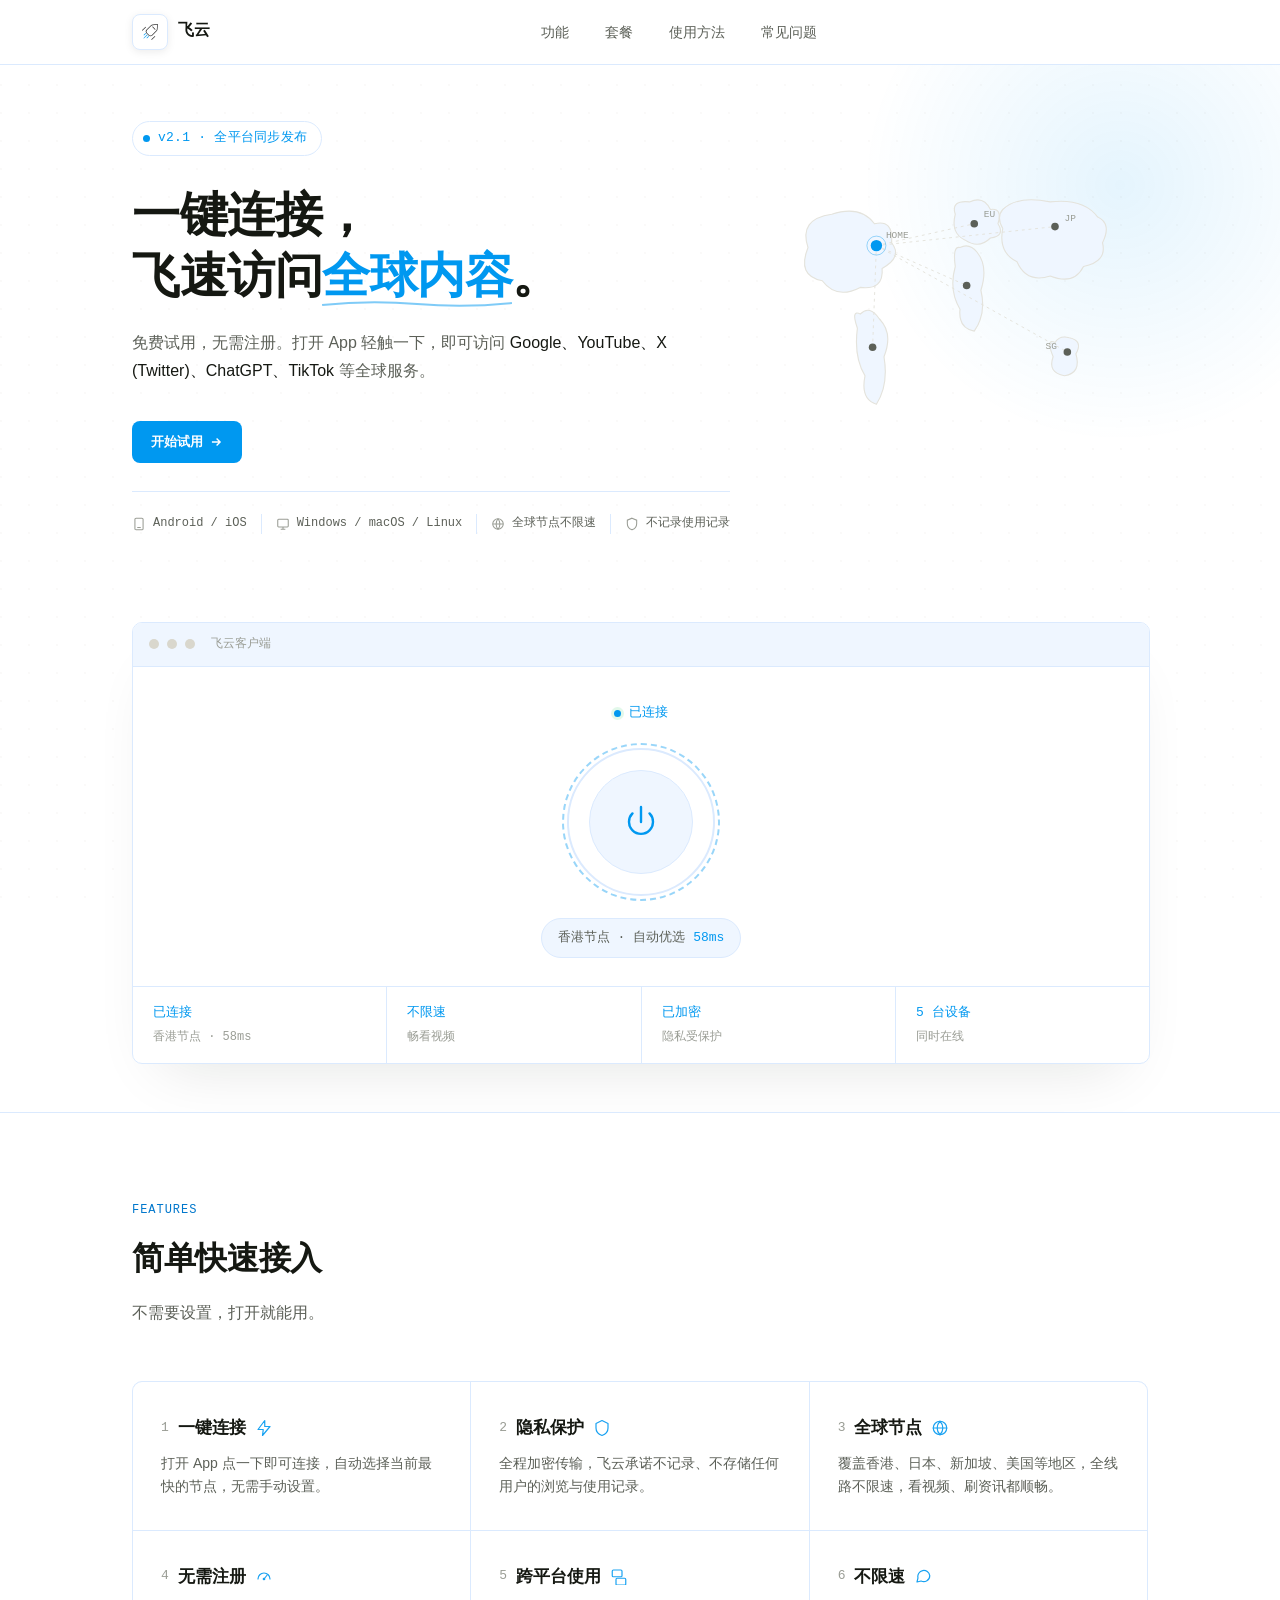
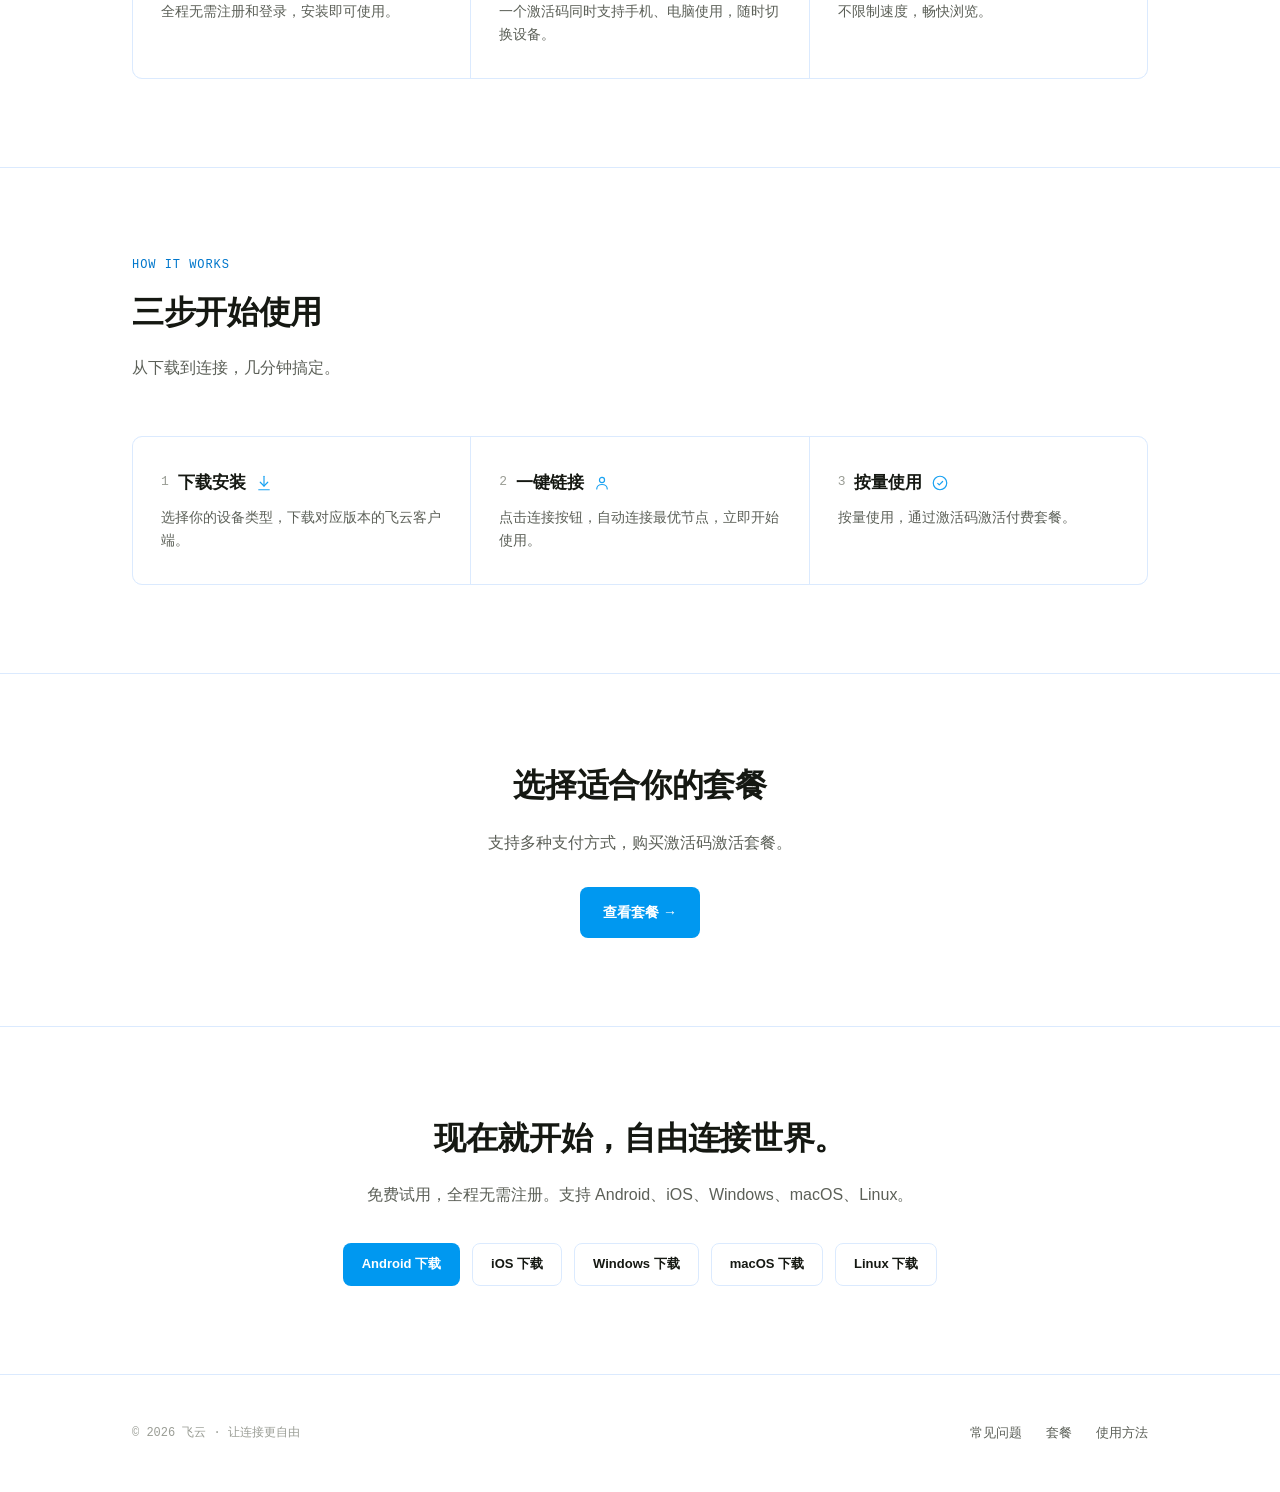
==== commit 178a2404: "update" ====
--- a/index.html
+++ b/index.html
@@ -43,7 +43,7 @@
       <div class="platforms">
         <span><svg width="14" height="14" viewBox="0 0 24 24" fill="none" stroke="currentColor" stroke-width="1.8"><rect x="5" y="2" width="14" height="20" rx="2"/><path d="M9 18h6"/></svg>Android / iOS</span>
         <span><svg width="14" height="14" viewBox="0 0 24 24" fill="none" stroke="currentColor" stroke-width="1.8"><rect x="3" y="4" width="18" height="13" rx="1.5"/><path d="M8 21h8M12 17v4"/></svg>Windows / macOS / Linux</span>
-        <span><svg width="14" height="14" viewBox="0 0 24 24" fill="none" stroke="currentColor" stroke-width="1.8"><circle cx="12" cy="12" r="9"/><path d="M3 12h18M12 3a14 14 0 0 1 0 18a14 14 0 0 1 0-18"/></svg>全球 20+ 节点</span>
+        <span><svg width="14" height="14" viewBox="0 0 24 24" fill="none" stroke="currentColor" stroke-width="1.8"><circle cx="12" cy="12" r="9"/><path d="M3 12h18M12 3a14 14 0 0 1 0 18a14 14 0 0 1 0-18"/></svg>全球节点不限速</span>
         <span><svg width="14" height="14" viewBox="0 0 24 24" fill="none" stroke="currentColor" stroke-width="1.8"><path d="M12 2l8 3.5v6c0 5-3.4 8.7-8 10.5-4.6-1.8-8-5.5-8-10.5v-6z"/></svg>不记录使用记录</span>
       </div>
     </div>
@@ -117,7 +117,7 @@
       </div>
       <div class="feat">
         <h3><span class="feat-num">3</span>全球节点<span class="feat-icon"><svg viewBox="0 0 24 24" fill="none" stroke="currentColor" stroke-width="1.6" stroke-linecap="round" stroke-linejoin="round"><circle cx="12" cy="12" r="9"></circle><path d="M3 12h18M12 3c2.5 2.6 3.8 5.7 3.8 9s-1.3 6.4-3.8 9c-2.5-2.6-3.8-5.7-3.8-9S9.5 5.6 12 3z"></path></svg></span></h3>
-        <p>覆盖香港、日本、新加坡、美国等 20+ 地区，看视频、刷资讯都顺畅。</p>
+        <p>覆盖香港、日本、新加坡、美国等地区，全线路不限速，看视频、刷资讯都顺畅。</p>
       </div>
       <div class="feat">
         <h3><span class="feat-num">4</span>无需注册<span class="feat-icon"><svg viewBox="0 0 24 24" fill="none" stroke="currentColor" stroke-width="1.6" stroke-linecap="round" stroke-linejoin="round"><path d="M4 16a8 8 0 0 1 16 0"></path><path d="M12 16l4-5"></path><circle cx="12" cy="16" r="1"></circle></svg></span></h3>
@@ -162,7 +162,7 @@
 <section id="pricing">
   <div class="wrap" style="text-align:center;">
     <h2 style="margin-bottom:16px;">选择适合你的套餐</h2>
-    <p class="section-desc" style="margin:0 auto 32px;">月付 ¥9 起，支持支付宝 / 微信支付，购买激活码激活套餐。</p>
+    <p class="section-desc" style="margin:0 auto 32px;">支持多种支付方式，购买激活码激活套餐。</p>
     <a href="pricing.html" class="btn btn-primary" style="display:inline-block;">查看套餐 →</a>
   </div>
 </section>
@@ -193,13 +193,7 @@
 </footer>
 
 <script src="assets/nav.js"></script>
-<script>
-  window.LibredeskSettings = {
-    baseURL: 'https://service.feiyun.app',
-    inboxID: 'f6bb3686-29bb-4417-b055-fb94b28603e7'
-  };
-</script>
-<script async src="https://service.feiyun.app/widget.js"></script>
+<script src="assets/libredesk.js"></script>
 
 
 </body>
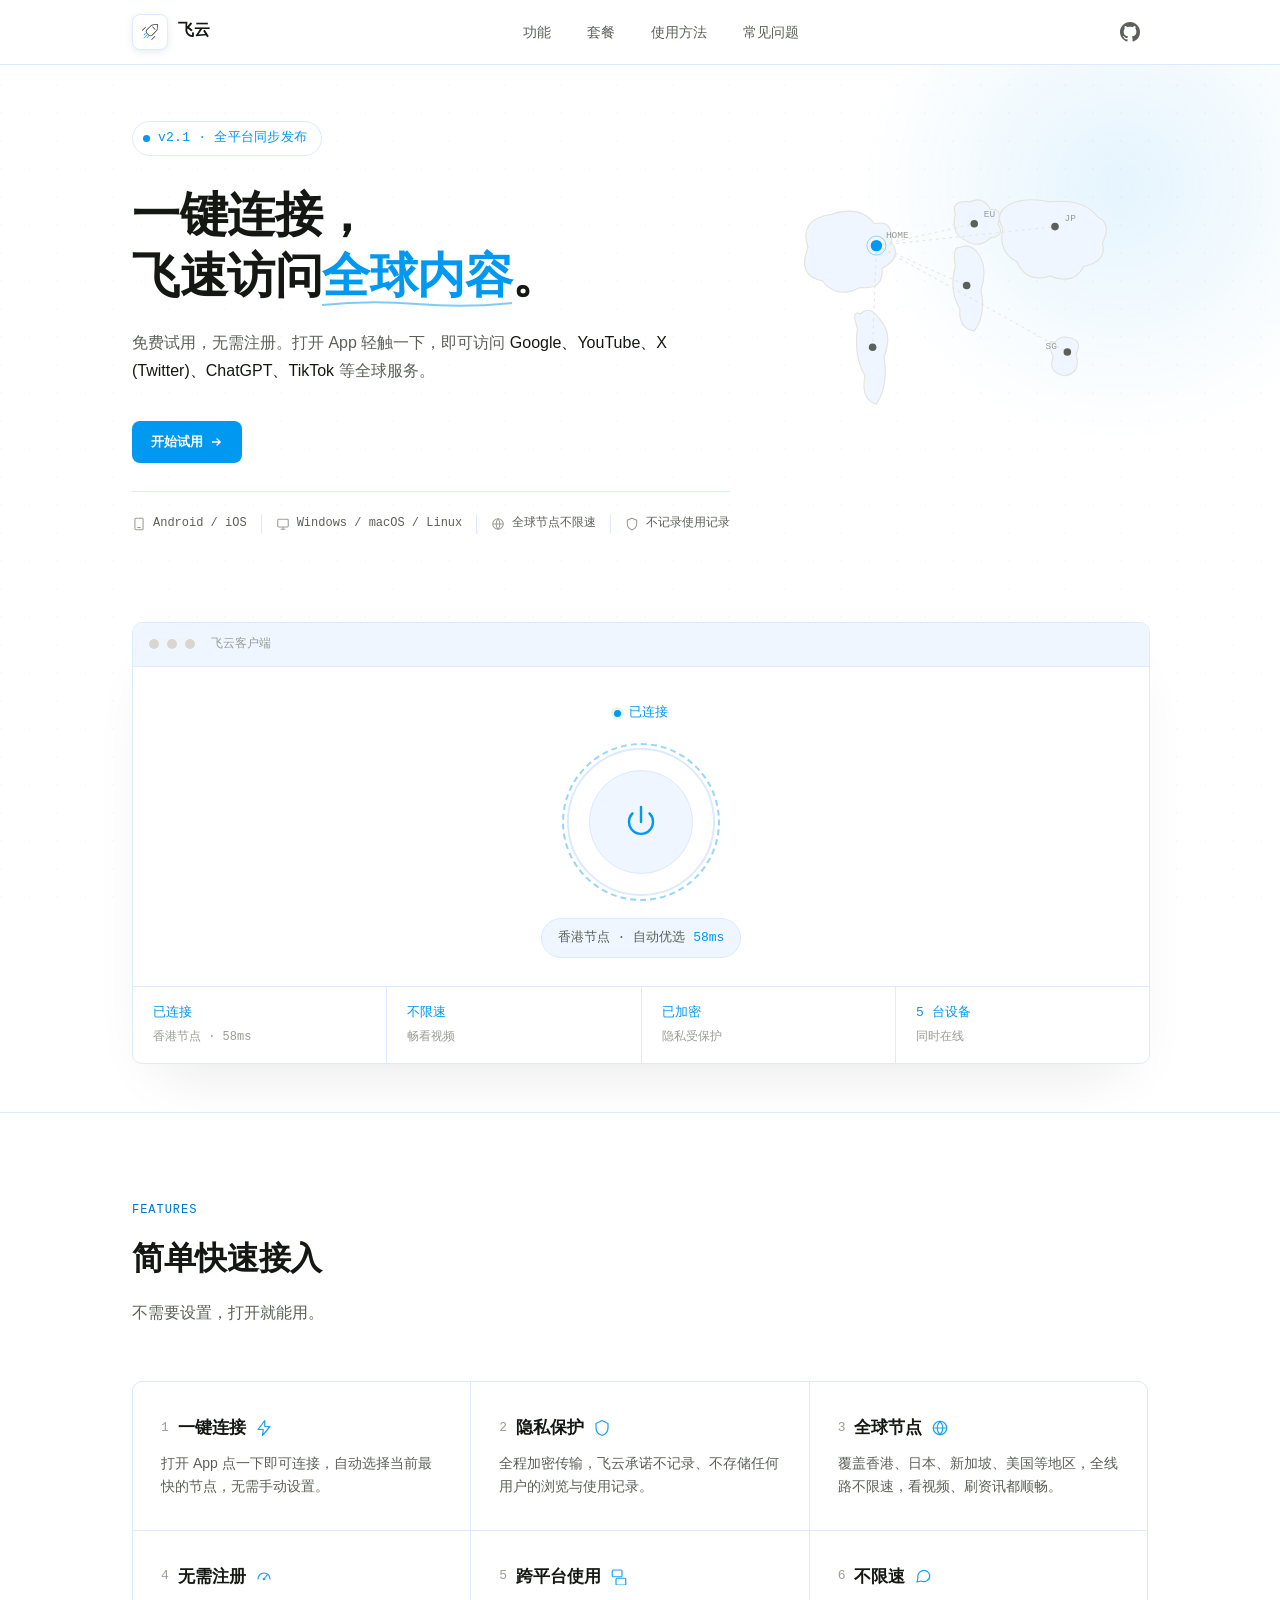
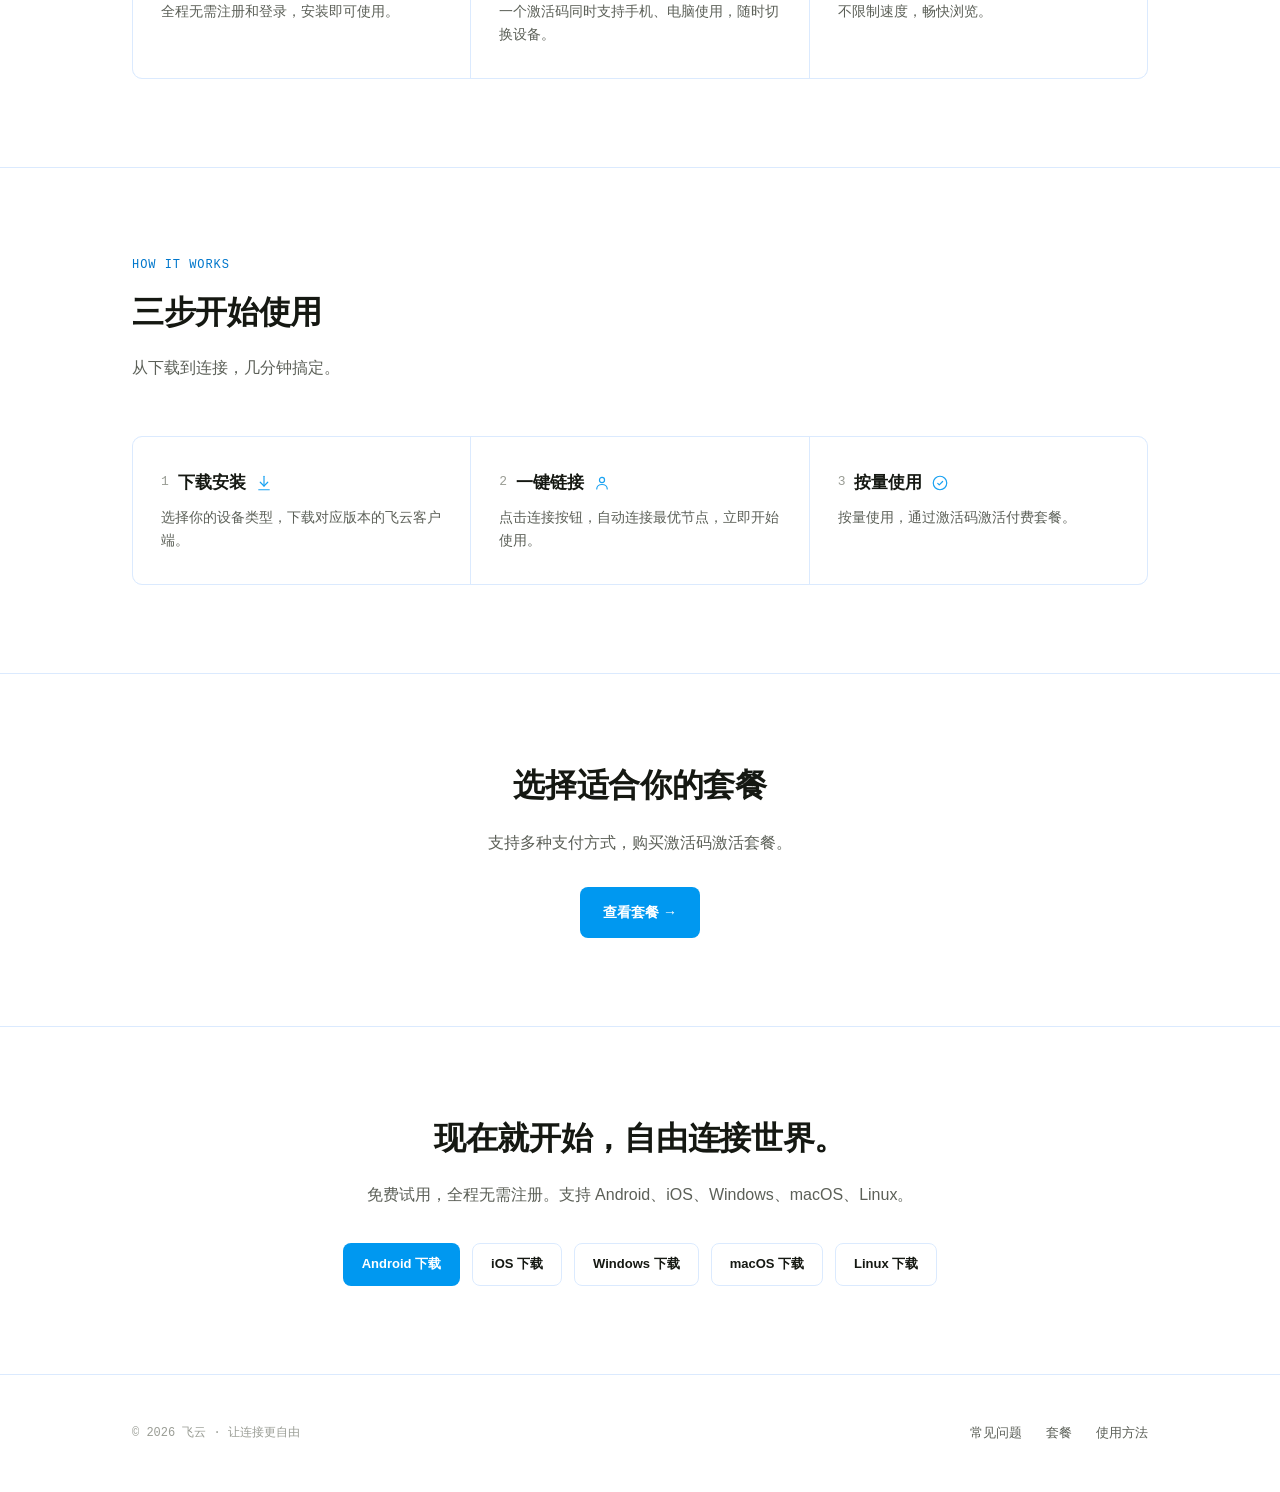
==== commit 526fd0bf: "update" ====
--- a/index.html
+++ b/index.html
@@ -4,6 +4,7 @@
 <meta charset="UTF-8">
 <meta name="viewport" content="width=device-width, initial-scale=1.0">
 <title>飞云</title>
+<link rel="icon" href="assets/logo.svg" type="image/svg+xml">
 <link rel="stylesheet" href="assets/index.css">
 </head>
 <body>
@@ -23,6 +24,9 @@
       <a href="tutorial.html#faq">常见问题</a>
     </div>
     <div class="nav-right">
+      <a class="nav-github" href="https://github.com/feiyunservice/feiyun-vpn" target="_blank" rel="noopener" aria-label="GitHub" title="GitHub">
+        <svg width="20" height="20" viewBox="0 0 16 16" fill="currentColor" aria-hidden="true"><path d="M8 0C3.58 0 0 3.58 0 8c0 3.54 2.29 6.53 5.47 7.59.4.07.55-.17.55-.38 0-.19-.01-.82-.01-1.49-2.01.37-2.53-.49-2.69-.94-.09-.23-.48-.94-.82-1.13-.28-.15-.68-.52-.01-.53.63-.01 1.08.58 1.23.82.72 1.21 1.87.87 2.33.66.07-.52.28-.87.51-1.07-1.78-.2-3.64-.89-3.64-3.95 0-.87.31-1.59.82-2.15-.08-.2-.36-1.02.08-2.12 0 0 .67-.21 2.2.82.64-.18 1.32-.27 2-.27s1.36.09 2 .27c1.53-1.04 2.2-.82 2.2-.82.44 1.1.16 1.92.08 2.12.51.56.82 1.27.82 2.15 0 3.07-1.87 3.75-3.65 3.95.29.25.54.73.54 1.48 0 1.07-.01 1.93-.01 2.2 0 .21.15.46.55.38A8.01 8.01 0 0 0 16 8c0-4.42-3.58-8-8-8z"/></svg>
+      </a>
       <button class="nav-toggle" id="navToggle" aria-label="展开导航">☰</button>
     </div>
   </div>
@@ -183,7 +187,7 @@
 
 <footer>
   <div class="wrap">
-    <div class="footer-meta">© 2026 飞云 · 让连接更自由</div>
+    <div class="footer-meta">© 2026 飞云 · 让连接更自由<a class="footer-github" href="https://github.com/feiyunservice/feiyun-vpn" target="_blank" rel="noopener" aria-label="GitHub" title="GitHub"><svg width="14" height="14" viewBox="0 0 16 16" fill="currentColor" aria-hidden="true"><path d="M8 0C3.58 0 0 3.58 0 8c0 3.54 2.29 6.53 5.47 7.59.4.07.55-.17.55-.38 0-.19-.01-.82-.01-1.49-2.01.37-2.53-.49-2.69-.94-.09-.23-.48-.94-.82-1.13-.28-.15-.68-.52-.01-.53.63-.01 1.08.58 1.23.82.72 1.21 1.87.87 2.33.66.07-.52.28-.87.51-1.07-1.78-.2-3.64-.89-3.64-3.95 0-.87.31-1.59.82-2.15-.08-.2-.36-1.02.08-2.12 0 0 .67-.21 2.2.82.64-.18 1.32-.27 2-.27s1.36.09 2 .27c1.53-1.04 2.2-.82 2.2-.82.44 1.1.16 1.92.08 2.12.51.56.82 1.27.82 2.15 0 3.07-1.87 3.75-3.65 3.95.29.25.54.73.54 1.48 0 1.07-.01 1.93-.01 2.2 0 .21.15.46.55.38A8.01 8.01 0 0 0 16 8c0-4.42-3.58-8-8-8z"/></svg></a></div>
     <div class="footer-links">
       <a href="tutorial.html#faq">常见问题</a>
       <a href="pricing.html">套餐</a>
--- a/assets/index.css
+++ b/assets/index.css
@@ -73,6 +73,8 @@
 }
 .nav-cta:hover{background:var(--amber-glow);}
 .nav-right{display:flex;align-items:center;gap:16px;}
+.nav-github{display:inline-flex;align-items:center;justify-content:center;width:36px;height:36px;border-radius:6px;color:var(--text-dim);transition:color .15s ease,background .15s ease;}
+.nav-github:hover{color:var(--text);background:var(--bg-raised-2);}
 .nav-toggle{display:none;background:none;border:1px solid var(--line);width:36px;height:36px;border-radius:6px;font-size:18px;color:var(--text);cursor:pointer;flex-shrink:0;line-height:1;}
 .nav-toggle:hover{border-color:var(--text-faint);}
 @media(max-width:760px){
@@ -351,6 +353,12 @@
 .footer-meta{font-family:var(--mono);font-size:12px;color:var(--text-faint);}
 .footer-links{display:flex;gap:24px;font-size:13px;color:var(--text-dim);}
 .footer-links a:hover{color:var(--text);}
+.footer-github{display:none;margin-left:8px;vertical-align:-3px;color:var(--text-faint);}
+.footer-github:hover{color:var(--text);}
+@media(max-width:760px){
+  .nav-github{display:none;}
+  .footer-github{display:inline-block;}
+}
 
 @media(max-width:600px){
   .wrap{padding:0 20px;}
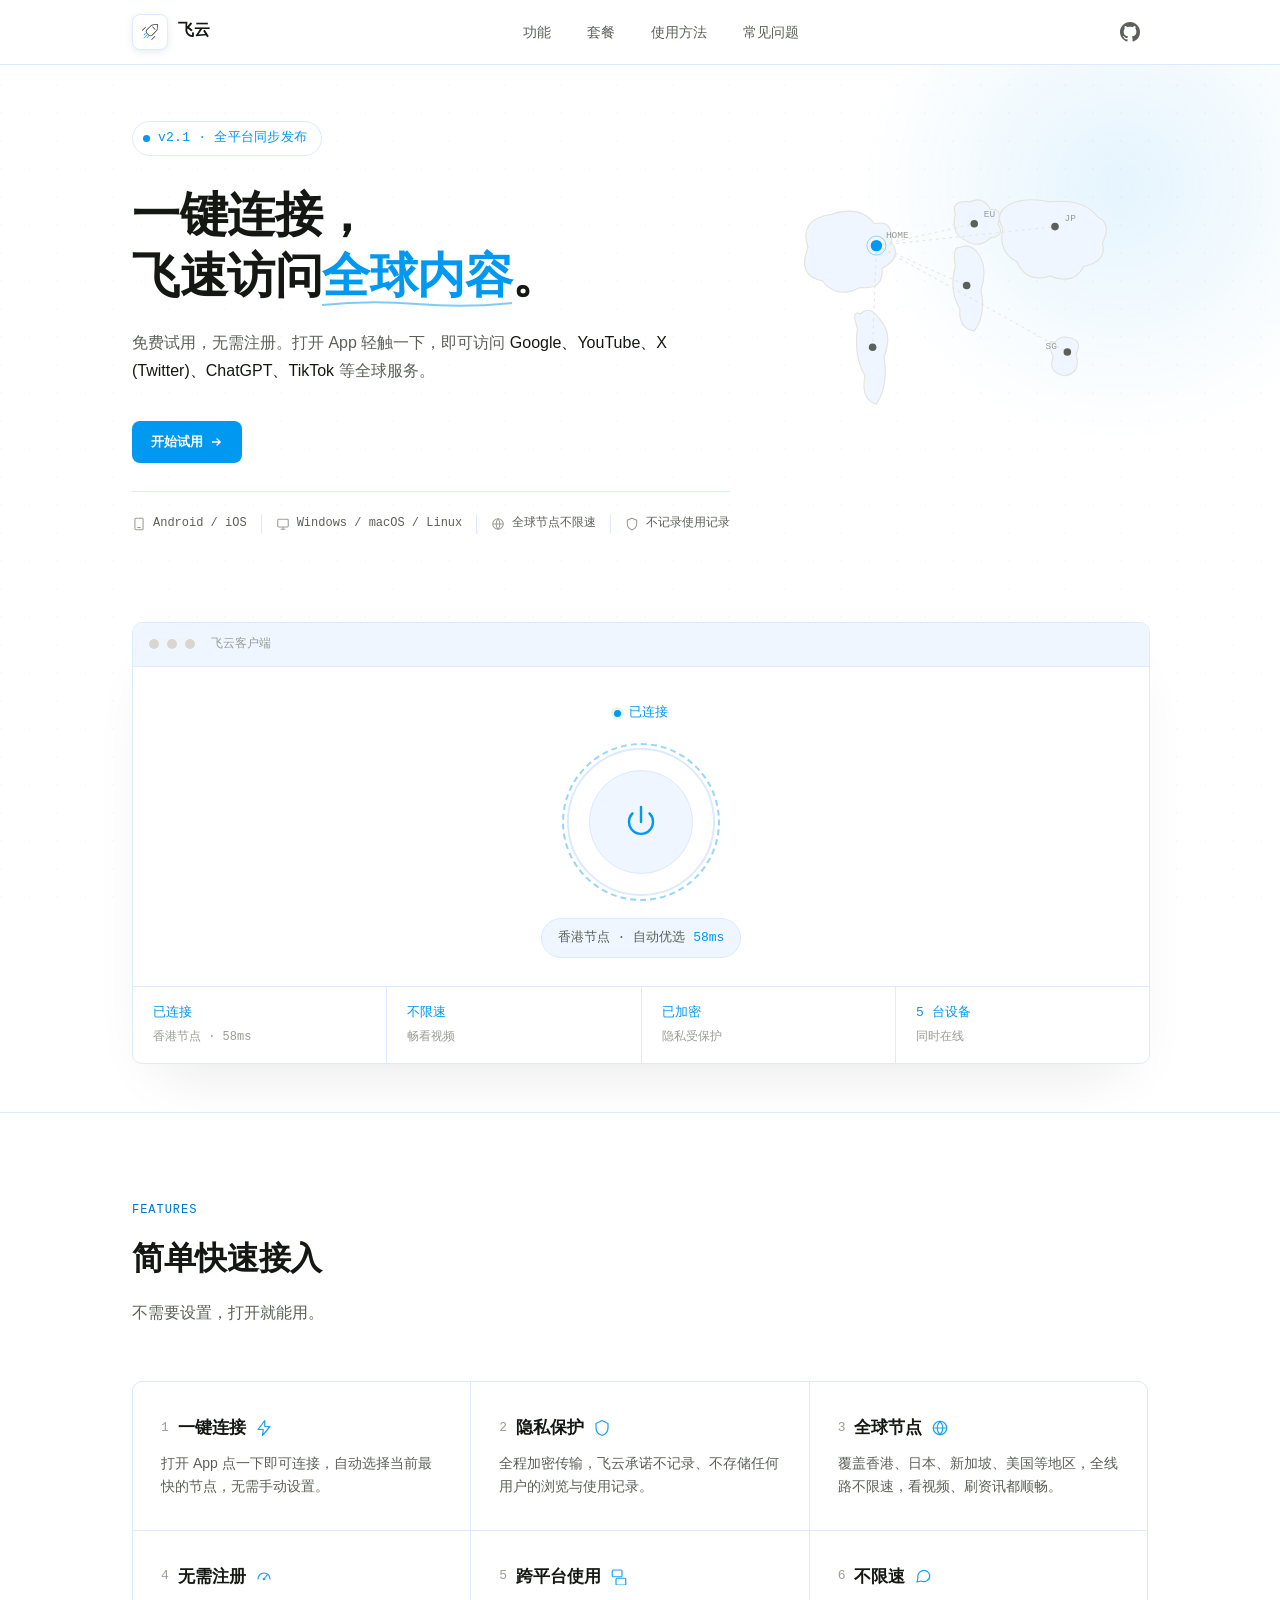
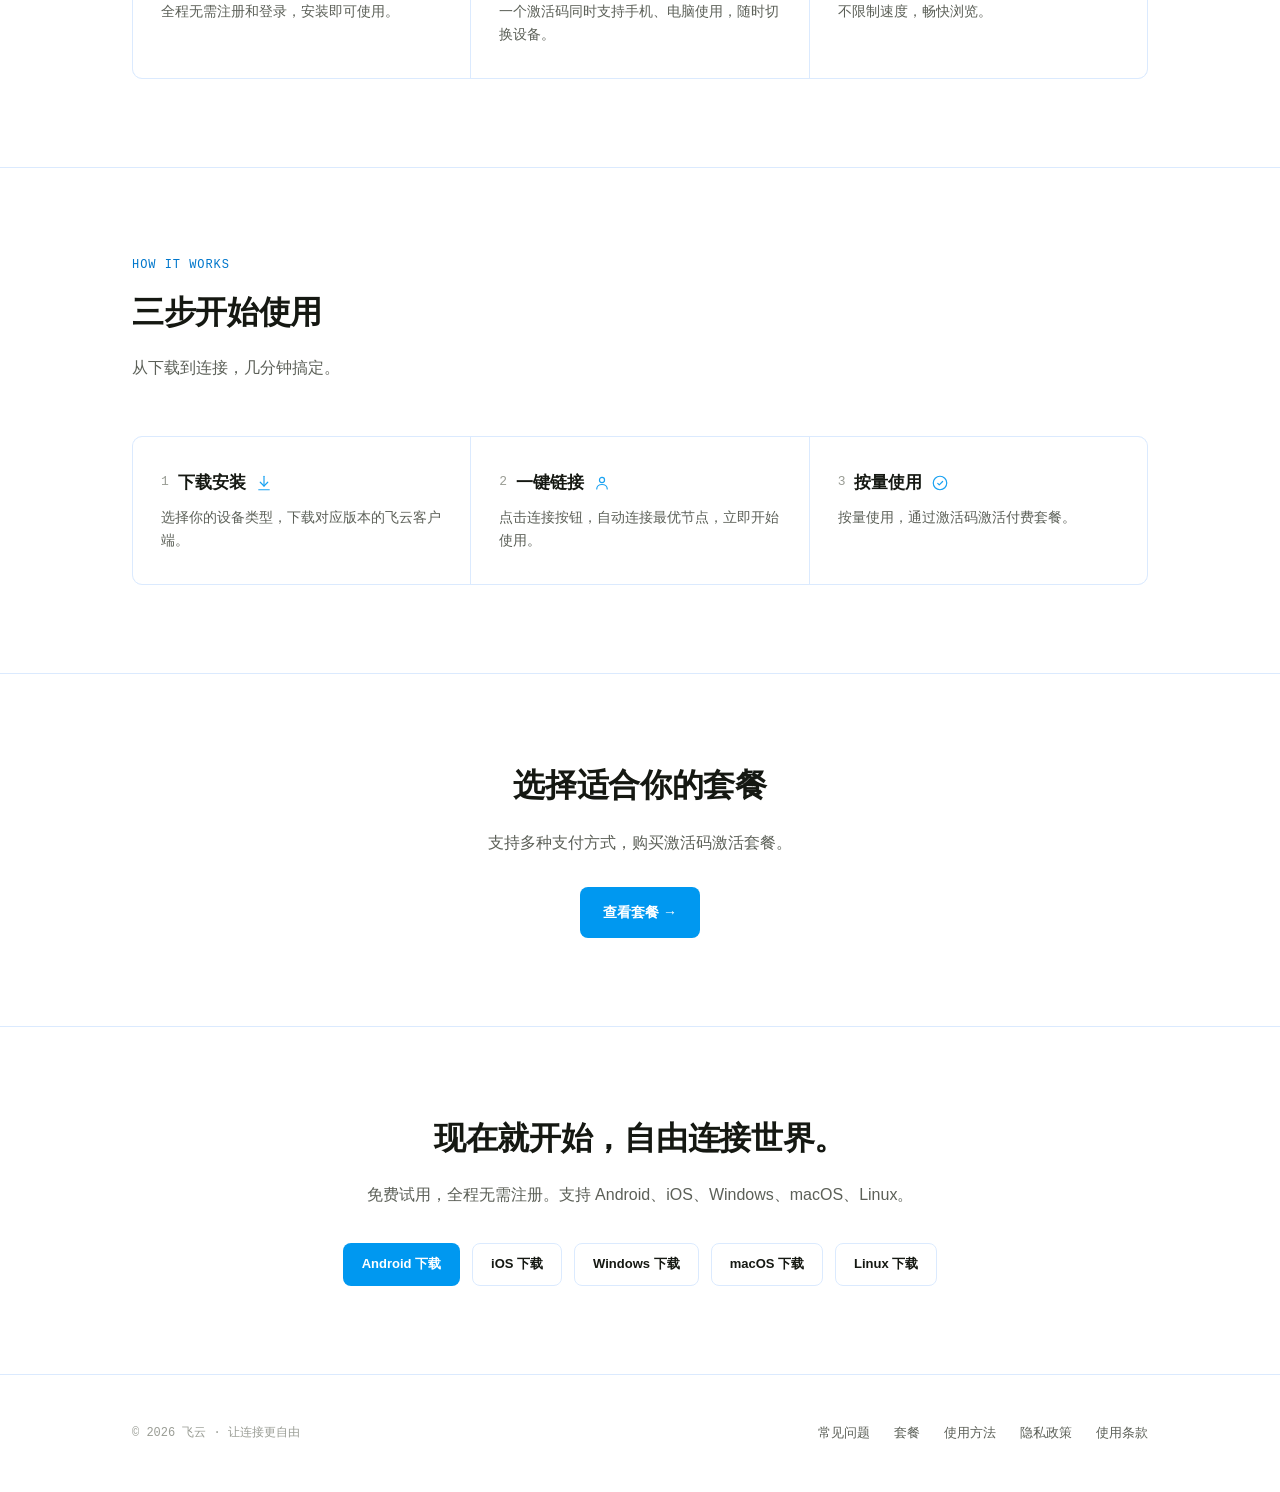
==== commit c862e0ae: "update Privacy Terms" ====
--- a/index.html
+++ b/index.html
@@ -187,11 +187,13 @@
 
 <footer>
   <div class="wrap">
-    <div class="footer-meta">© 2026 飞云 · 让连接更自由<a class="footer-github" href="https://github.com/feiyunservice/feiyun-vpn" target="_blank" rel="noopener" aria-label="GitHub" title="GitHub"><svg width="14" height="14" viewBox="0 0 16 16" fill="currentColor" aria-hidden="true"><path d="M8 0C3.58 0 0 3.58 0 8c0 3.54 2.29 6.53 5.47 7.59.4.07.55-.17.55-.38 0-.19-.01-.82-.01-1.49-2.01.37-2.53-.49-2.69-.94-.09-.23-.48-.94-.82-1.13-.28-.15-.68-.52-.01-.53.63-.01 1.08.58 1.23.82.72 1.21 1.87.87 2.33.66.07-.52.28-.87.51-1.07-1.78-.2-3.64-.89-3.64-3.95 0-.87.31-1.59.82-2.15-.08-.2-.36-1.02.08-2.12 0 0 .67-.21 2.2.82.64-.18 1.32-.27 2-.27s1.36.09 2 .27c1.53-1.04 2.2-.82 2.2-.82.44 1.1.16 1.92.08 2.12.51.56.82 1.27.82 2.15 0 3.07-1.87 3.75-3.65 3.95.29.25.54.73.54 1.48 0 1.07-.01 1.93-.01 2.2 0 .21.15.46.55.38A8.01 8.01 0 0 0 16 8c0-4.42-3.58-8-8-8z"/></svg></a></div>
+    <div class="footer-meta">© 2026 飞云 · 让连接更自由</div>
     <div class="footer-links">
       <a href="tutorial.html#faq">常见问题</a>
       <a href="pricing.html">套餐</a>
       <a href="tutorial.html">使用方法</a>
+      <a href="Privacy.html">隐私政策</a>
+      <a href="Terms.html">使用条款</a>
     </div>
   </div>
 </footer>
--- a/assets/index.css
+++ b/assets/index.css
@@ -353,12 +353,6 @@
 .footer-meta{font-family:var(--mono);font-size:12px;color:var(--text-faint);}
 .footer-links{display:flex;gap:24px;font-size:13px;color:var(--text-dim);}
 .footer-links a:hover{color:var(--text);}
-.footer-github{display:none;margin-left:8px;vertical-align:-3px;color:var(--text-faint);}
-.footer-github:hover{color:var(--text);}
-@media(max-width:760px){
-  .nav-github{display:none;}
-  .footer-github{display:inline-block;}
-}
 
 @media(max-width:600px){
   .wrap{padding:0 20px;}
